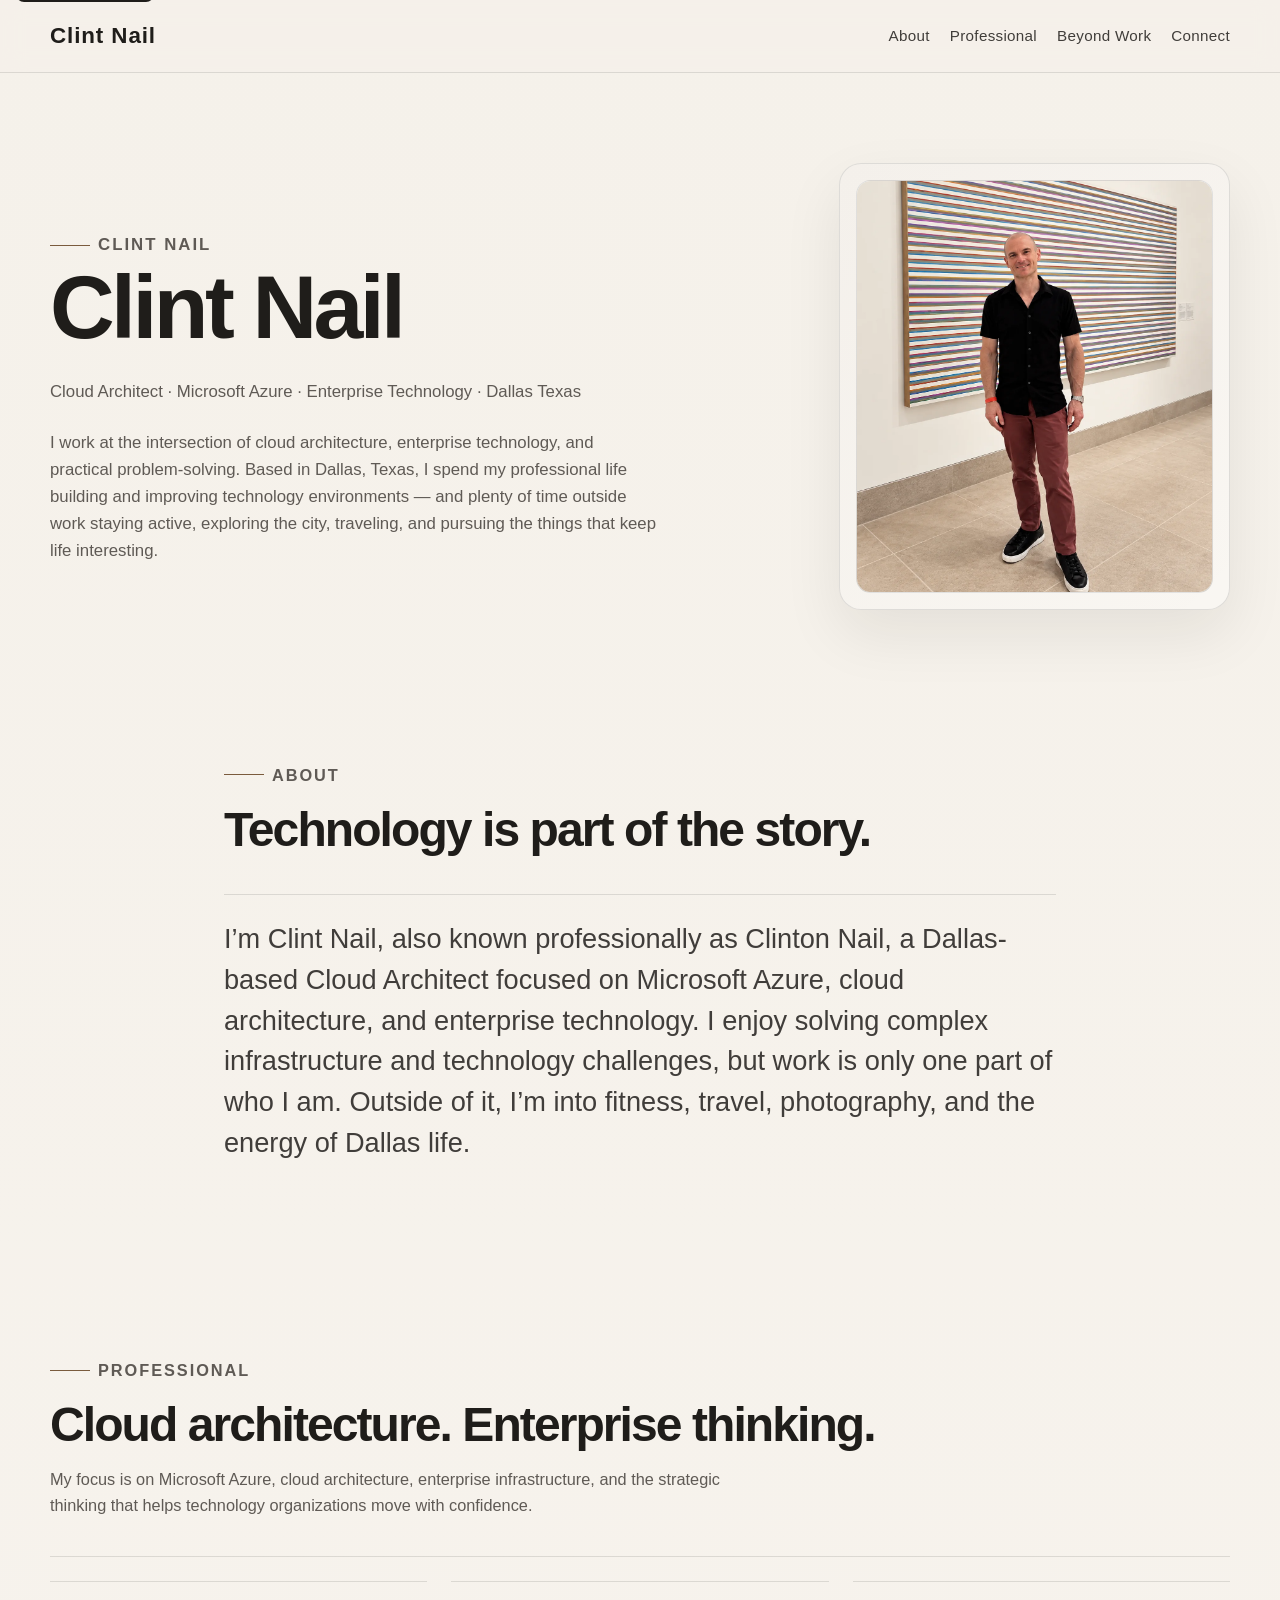
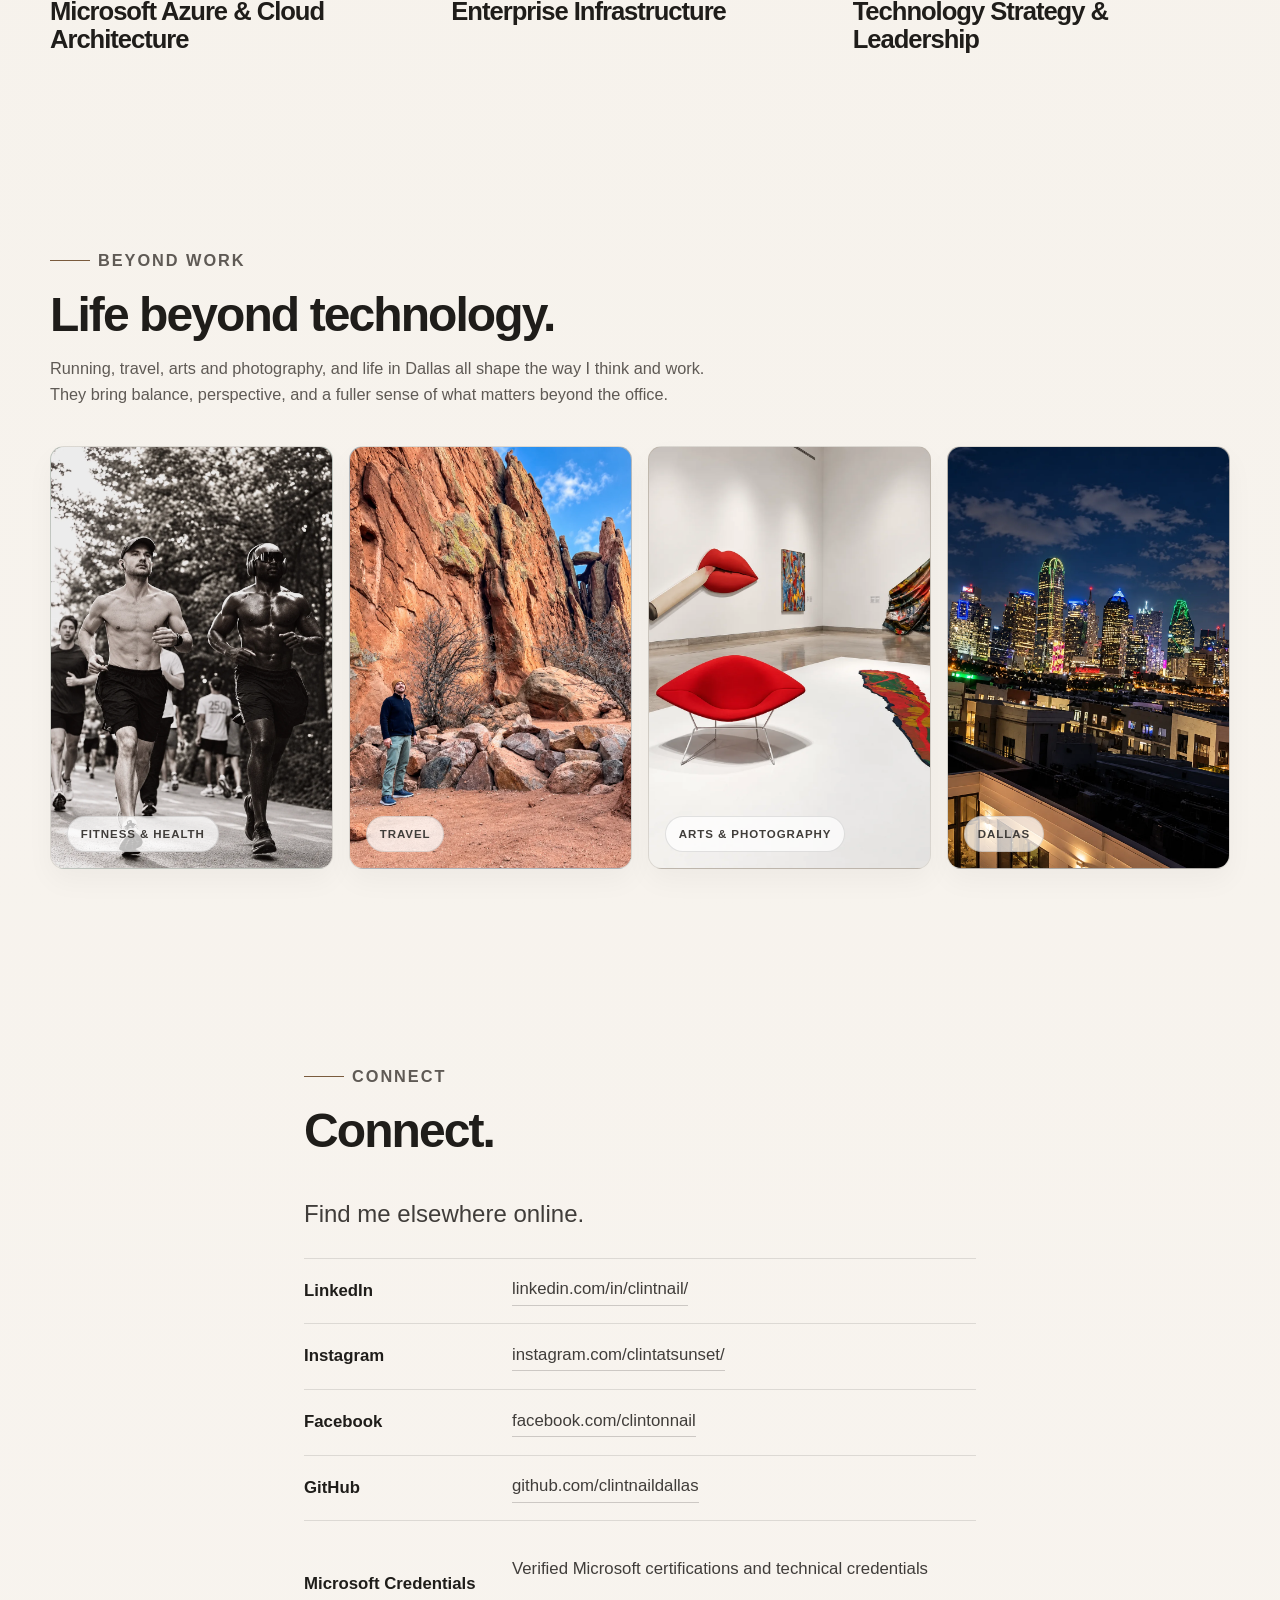
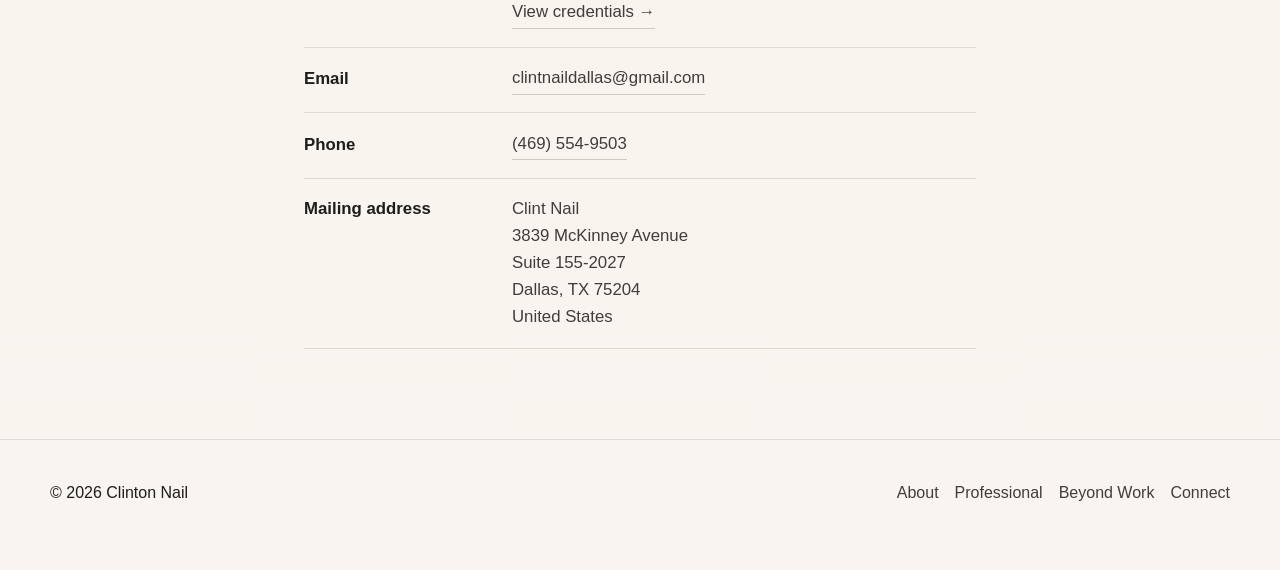
==== public/index.html @ 4607b33e "dallas fix" ====
<!DOCTYPE html>
<html lang="en">
  <head>
    <meta charset="UTF-8" />
    <meta name="viewport" content="width=device-width, initial-scale=1.0" />
    <title>Clint Nail | Cloud Architect, Technology &amp; Life in Dallas</title>
    <meta
      name="description"
      content="Clint Nail is a cloud architect and technology leader based in Dallas, Texas. This personal site covers professional focus, technology interests, and life beyond work."
    />
    <meta name="robots" content="index, follow" />
    <link rel="canonical" href="https://clintnail.com/" />
    <meta property="og:type" content="website" />
    <meta property="og:title" content="Clint Nail | Cloud Architect, Technology &amp; Life in Dallas" />
    <meta
      property="og:description"
      content="Technology, architecture, and life in Dallas from Clint Nail."
    />
    <meta property="og:url" content="https://clintnail.com/" />
    <meta property="og:site_name" content="Clint Nail" />
    <meta name="twitter:card" content="summary_large_image" />
    <meta name="twitter:title" content="Clint Nail | Cloud Architect, Technology &amp; Life in Dallas" />
    <meta
      name="twitter:description"
      content="Technology, architecture, and life in Dallas from Clint Nail."
    />
    <link rel="stylesheet" href="assets/css/styles.css" />
    <script defer src="assets/js/main.js"></script>
  </head>
  <body>
    <a class="skip-link" href="#main-content">Skip to content</a>

    <header class="site-header">
      <div class="container header-inner">
        <a href="#top" class="brand" aria-label="Clint Nail">Clint Nail</a>

        <button
          class="menu-toggle"
          type="button"
          aria-expanded="false"
          aria-controls="site-navigation"
          aria-label="Toggle navigation"
        >
          Menu
        </button>

        <nav id="site-navigation" class="site-nav" aria-label="Main navigation">
          <a href="#about">About</a>
          <a href="#professional">Professional</a>
          <a href="#beyond-work">Beyond Work</a>
          <a href="#connect">Connect</a>
        </nav>
      </div>
    </header>

    <main id="main-content">
      <section class="hero" id="top">
        <div class="container hero-inner">
          <div class="hero-copy">
            <p class="eyebrow">Clint Nail</p>
            <h1>Clint Nail</h1>
            <p class="lead">Cloud Architect · Microsoft Azure · Enterprise Technology · Dallas Texas</p>
            <p>
              I work at the intersection of cloud architecture, enterprise technology, and practical problem-solving.
              Based in Dallas, Texas, I spend my professional life building and improving technology environments — and plenty
              of time outside work staying active, exploring the city, traveling, and pursuing the things that keep life
              interesting.
            </p>
          </div>

          <div class="feature-card" aria-label="Portrait of Clint Nail">
            <img
              class="placeholder-portrait portrait-image"
              src="assets/images/me/me2.webp"
              alt="Portrait of Clint Nail in an art gallery"
              width="1122"
              height="1402"
              fetchpriority="high"
            />
          </div>
        </div>
      </section>

      <section id="about" aria-labelledby="about-heading">
        <div class="container editorial-wrap">
          <div class="section-heading narrow">
            <p class="eyebrow">About</p>
            <h2 id="about-heading">Technology is part of the story.</h2>
          </div>

          <div class="editorial-block">
            <p>
              I’m Clint Nail, also known professionally as Clinton Nail, a Dallas-based Cloud Architect focused on Microsoft
              Azure, cloud architecture, and enterprise technology. I enjoy solving complex infrastructure and technology
              challenges, but work is only one part of who I am. Outside of it, I’m into fitness, travel, photography, and
              the energy of Dallas life.
            </p>
          </div>
        </div>
      </section>

      <section id="professional" aria-labelledby="professional-heading">
        <div class="container">
          <div class="section-heading">
            <p class="eyebrow">Professional</p>
            <h2 id="professional-heading">Cloud architecture. Enterprise thinking.</h2>
            <p>
              My focus is on Microsoft Azure, cloud architecture, enterprise infrastructure, and the strategic thinking
              that helps technology organizations move with confidence.
            </p>
          </div>

          <div class="focus-grid">
            <article class="focus-block">
              <h3>Microsoft Azure &amp; Cloud Architecture</h3>
            </article>
            <article class="focus-block">
              <h3>Enterprise Infrastructure</h3>
            </article>
            <article class="focus-block">
              <h3>Technology Strategy &amp; Leadership</h3>
            </article>
          </div>
        </div>
      </section>

      <section id="beyond-work" aria-labelledby="beyond-work-heading">
        <div class="container">
          <div class="section-heading">
            <p class="eyebrow">Beyond work</p>
            <h2 id="beyond-work-heading">Life beyond technology.</h2>
            <p>
              Running, travel, arts and photography, and life in Dallas all shape the way I think and work. They bring balance,
              perspective, and a fuller sense of what matters beyond the office.
            </p>
          </div>

          <div class="photo-grid">
            <article class="photo-card photo-running">
              <img src="assets/images/beyond-work/running.webp" alt="Clint Nail running outdoors in Dallas" width="1024" height="1536" loading="lazy" decoding="async">
              <div class="photo-label-wrap">
                <span class="photo-label">Fitness &amp; Health</span>
              </div>
            </article>

            <article class="photo-card photo-travel">
              <img src="assets/images/travel/coloradosprings.webp" alt="Clint Nail exploring red rock formations in Colorado Springs" width="1086" height="1448" loading="lazy" decoding="async">
              <div class="photo-label-wrap">
                <span class="photo-label">Travel</span>
              </div>
            </article>

            <article class="photo-card photo-photography">
              <img src="assets/images/art/artvisit.webp" alt="Contemporary art exhibition photographed during a museum visit" width="1086" height="1448" loading="lazy" decoding="async">
              <div class="photo-label-wrap">
                <span class="photo-label">ARTS &amp; PHOTOGRAPHY</span>
              </div>
            </article>

            <article class="photo-card photo-dallas">
              <img src="assets/images/dallas/skyline/skyline.webp" alt="Downtown Dallas skyline at night" width="1024" height="1536" loading="lazy" decoding="async">
              <div class="photo-label-wrap">
                <span class="photo-label">Dallas</span>
              </div>
            </article>
          </div>
        </div>
      </section>

      <section id="connect" aria-labelledby="connect-heading">
        <div class="container narrow-connect">
          <div class="section-heading narrow">
            <p class="eyebrow">Connect</p>
            <h2 id="connect-heading">Connect.</h2>
          </div>

          <p class="connect-intro">Find me elsewhere online.</p>

          <ul class="connect-list contact-list" aria-label="Public contact information">
            <li class="contact-item primary">
              <span class="contact-label">LinkedIn</span>
              <a
                href="https://www.linkedin.com/in/clintnail/"
                target="_blank"
                rel="me noopener noreferrer"
                aria-label="Visit Clint Nail on LinkedIn"
              >
                linkedin.com/in/clintnail/
              </a>
            </li>
            <li class="contact-item primary">
              <span class="contact-label">Instagram</span>
              <a
                href="https://www.instagram.com/clintatsunset/"
                target="_blank"
                rel="me noopener noreferrer"
                aria-label="Visit Clint Nail on Instagram"
              >
                instagram.com/clintatsunset/
              </a>
            </li>
            <li class="contact-item primary">
              <span class="contact-label">Facebook</span>
              <a
                href="https://www.facebook.com/clintonnail"
                target="_blank"
                rel="me noopener noreferrer"
                aria-label="Facebook"
              >
                facebook.com/clintonnail
              </a>
            </li>
            <li class="contact-item primary">
              <span class="contact-label">GitHub</span>
              <a
                href="https://github.com/clintnaildallas"
                target="_blank"
                rel="me noopener noreferrer"
                aria-label="GitHub"
              >
                github.com/clintnaildallas
              </a>
            </li>
            <li class="contact-item primary">
              <span class="contact-label">Microsoft Credentials</span>
              <div>
                <p>Verified Microsoft certifications and technical credentials</p>
                <a
                  href="https://learn.microsoft.com/en-us/users/clintnail/transcript/vprx1sz9ygr968o?tab=credentials-tab"
                  target="_blank"
                  rel="noopener noreferrer"
                  aria-label="View Clint Nail's verified Microsoft credentials"
                >
                  View credentials →
                </a>
              </div>
            </li>
            <li class="contact-item secondary">
              <span class="contact-label">Email</span>
              <a href="mailto:clintnaildallas@gmail.com" aria-label="Email Clint Nail">clintnaildallas@gmail.com</a>
            </li>
            <li class="contact-item secondary">
              <span class="contact-label">Phone</span>
              <a href="tel:+14695549503" aria-label="Call Clint Nail at (469) 554-9503">(469) 554-9503</a>
            </li>
            <li class="contact-item tertiary">
              <span class="contact-label">Mailing address</span>
              <address>
                Clint Nail<br />
                3839 McKinney Avenue<br />
                Suite 155-2027<br />
                Dallas, TX 75204<br />
                United States
              </address>
            </li>
          </ul>
        </div>
      </section>
    </main>

    <footer class="site-footer">
      <div class="container footer-inner">
        <p>© 2026 Clinton Nail</p>
        <nav class="footer-nav" aria-label="Footer navigation">
          <a href="#about">About</a>
          <a href="#professional">Professional</a>
          <a href="#beyond-work">Beyond Work</a>
          <a href="#connect">Connect</a>
        </nav>
      </div>
    </footer>

    <script type="application/ld+json">
      {
        "@context": "https://schema.org",
        "@type": "Person",
        "name": "Clint Nail",
        "alternateName": "Clinton Nail",
        "url": "https://clintnail.com/",
        "jobTitle": "Cloud Architect",
        "email": "mailto:clintnaildallas@gmail.com",
        "telephone": "+1-469-554-9503",
        "address": {
          "@type": "PostalAddress",
          "name": "Mailing address",
          "streetAddress": "3839 McKinney Avenue, Suite 155-2027",
          "addressLocality": "Dallas",
          "addressRegion": "Texas",
          "postalCode": "75204",
          "addressCountry": "US"
        },
        "sameAs": [
          "https://www.linkedin.com/in/clintnail/",
          "https://www.instagram.com/clintatsunset/",
          "https://www.facebook.com/clintonnail",
          "https://github.com/clintnaildallas",
          "https://learn.microsoft.com/en-us/users/clintnail/"
        ]
      }
    </script>
  </body>
</html>
---- public/assets/css/styles.css ----
:root {
  --bg: #f5f1ea;
  --bg-strong: #efe7dd;
  --panel: rgba(255, 255, 255, 0.58);
  --panel-strong: #f9f5f0;
  --surface: #ffffff;
  --surface-strong: #f2eee8;
  --text: #1f1d1a;
  --muted: #5f5a55;
  --muted-strong: #403d3a;
  --border: rgba(31, 29, 26, 0.12);
  --border-strong: rgba(31, 29, 26, 0.2);
  --shadow: 0 24px 60px rgba(24, 20, 17, 0.08);
  --accent: #7a5b3d;
  --accent-soft: rgba(122, 91, 61, 0.12);
  --max-width: 1180px;
  --section-space: clamp(4rem, 7vw, 7rem);
  --content-space: clamp(1.25rem, 2vw, 2rem);
  --radius: 22px;
  --radius-small: 14px;
  --font-sans: "Segoe UI", "Helvetica Neue", Arial, sans-serif;
  --font-serif: "Georgia", "Times New Roman", serif;
}

* {
  box-sizing: border-box;
}

html {
  scroll-behavior: smooth;
}

body {
  margin: 0;
  background: linear-gradient(180deg, var(--bg) 0%, #f8f4ef 100%);
  color: var(--text);
  font-family: var(--font-sans);
  line-height: 1.6;
  text-rendering: optimizeLegibility;
}

img {
  max-width: 100%;
  display: block;
}

a {
  color: inherit;
  text-decoration: none;
}

button,
input,
textarea,
select {
  font: inherit;
}

:focus-visible {
  outline: 3px solid rgba(122, 91, 61, 0.45);
  outline-offset: 3px;
}

.skip-link {
  position: absolute;
  left: 1rem;
  top: -3rem;
  background: var(--text);
  color: #fff;
  padding: 0.75rem 1rem;
  border-radius: 0.5rem;
  z-index: 1000;
}

.skip-link:focus {
  top: 1rem;
}

.container {
  width: min(calc(100% - 2rem), var(--max-width));
  margin: 0 auto;
}

.site-header {
  position: sticky;
  top: 0;
  z-index: 40;
  backdrop-filter: blur(12px);
  background: rgba(245, 241, 234, 0.8);
  border-bottom: 1px solid var(--border);
}

.header-inner {
  display: flex;
  align-items: center;
  justify-content: space-between;
  min-height: 4.5rem;
  gap: 1.5rem;
}

.brand {
  font-size: clamp(1.1rem, 1vw + 0.9rem, 1.4rem);
  font-weight: 700;
  letter-spacing: 0.04em;
  text-transform: none;
}

.site-nav {
  display: flex;
  align-items: center;
  gap: 1.25rem;
}

.site-nav a {
  position: relative;
  color: var(--muted-strong);
  font-size: 0.95rem;
  letter-spacing: 0.02em;
}

.site-nav a::after {
  content: "";
  position: absolute;
  left: 0;
  bottom: -0.35rem;
  width: 100%;
  height: 1px;
  background: var(--accent);
  transform: scaleX(0);
  transform-origin: center;
  transition: transform 180ms ease;
}

.site-nav a:hover::after,
.site-nav a:focus-visible::after,
.site-nav a[aria-current="page"]::after {
  transform: scaleX(1);
}

.menu-toggle {
  display: none;
  border: 1px solid var(--border-strong);
  background: transparent;
  border-radius: 999px;
  width: 2.7rem;
  height: 2.7rem;
  color: var(--text);
  cursor: pointer;
}

.hero {
  padding: clamp(4rem, 7vw, 7rem) 0 3rem;
}

.hero-inner {
  display: grid;
  grid-template-columns: minmax(0, 1.3fr) minmax(220px, 0.7fr);
  align-items: center;
  gap: clamp(2rem, 5vw, 5rem);
}

.eyebrow {
  display: inline-flex;
  align-items: center;
  gap: 0.5rem;
  font-size: 0.75rem;
  font-weight: 700;
  letter-spacing: 0.12em;
  text-transform: uppercase;
  color: var(--accent);
  margin-bottom: 1rem;
}

.eyebrow::before {
  content: "";
  width: 2.5rem;
  height: 1px;
  background: var(--accent);
}

h1,
h2,
h3 {
  margin: 0;
  line-height: 1.08;
  letter-spacing: -0.04em;
}

h1 {
  font-size: clamp(2.75rem, 7vw, 6rem);
}

h2 {
  font-size: clamp(2rem, 4vw, 3rem);
}

.lead {
  font-size: clamp(1.08rem, 1vw + 0.9rem, 1.55rem);
  color: var(--muted-strong);
  font-weight: 500;
  margin-top: 1rem;
}

.hero-copy {
  max-width: 42rem;
}

.hero-copy p {
  font-size: 1.05rem;
  color: var(--muted);
  margin: 1.5rem 0 0;
  max-width: 38rem;
}

.feature-card {
  background: rgba(255, 255, 255, 0.38);
  border: 1px solid var(--border);
  border-radius: var(--radius);
  box-shadow: var(--shadow);
  min-height: 24rem;
  position: relative;
  overflow: hidden;
  display: grid;
  place-items: center;
}

.feature-card::before {
  content: "";
  position: absolute;
  inset: 0;
  background: linear-gradient(135deg, rgba(122, 91, 61, 0.04), rgba(255, 255, 255, 0));
}

.placeholder-portrait {
  position: relative;
  z-index: 1;
  width: calc(100% - 2rem);
  height: calc(100% - 2rem);
  border: 1px solid var(--border);
  border-radius: calc(var(--radius) - 0.45rem);
  background: linear-gradient(180deg, rgba(255,255,255,0.7), rgba(242,238,232,0.9));
  overflow: hidden;
}

.placeholder-portrait::before {
  content: "";
  position: absolute;
  inset: 20% 12% auto 12%;
  height: 55%;
  border-radius: 50% 50% 48% 48% / 42% 42% 58% 58%;
  background: rgba(122, 91, 61, 0.08);
}

.placeholder-portrait::after {
  content: "";
  position: absolute;
  left: 50%;
  bottom: 10%;
  width: 56%;
  height: 24%;
  transform: translateX(-50%);
  border-radius: 40% 40% 12% 12%;
  background: rgba(31, 29, 26, 0.04);
}

.portrait-image {
  object-fit: cover;
  object-position: 55% 58%;
}

section {
  padding: var(--section-space) 0;
}

.section-heading {
  margin-bottom: clamp(1.25rem, 3vw, 2.5rem);
}

.section-heading p {
  max-width: 42rem;
  margin-top: 0.9rem;
  color: var(--muted);
  font-size: 1.02rem;
}

.narrow {
  max-width: 42rem;
}

.editorial-wrap {
  max-width: 52rem;
}

.editorial-block {
  border-top: 1px solid var(--border);
  padding-top: 1.5rem;
}

.editorial-block p {
  margin: 0;
  font-size: clamp(1.15rem, 1vw + 0.95rem, 1.7rem);
  line-height: 1.5;
  color: var(--muted-strong);
}

.focus-grid {
  display: grid;
  grid-template-columns: repeat(3, minmax(0, 1fr));
  gap: 1.5rem;
  border-top: 1px solid var(--border);
  padding-top: 1.5rem;
}

.focus-block {
  padding-top: 1rem;
  border-top: 1px solid var(--border);
}

.focus-block h3 {
  font-size: clamp(1.15rem, 1vw + 0.9rem, 1.6rem);
  margin-bottom: 0;
}

.photo-grid {
  display: grid;
  grid-template-columns: repeat(4, minmax(0, 1fr));
  gap: 1rem;
}

.photo-card {
  position: relative;
  min-height: 18rem;
  border: 1px solid var(--border);
  border-radius: var(--radius-small);
  background: linear-gradient(180deg, rgba(255,255,255,0.5), rgba(34,28,24,0.04));
  overflow: hidden;
  box-shadow: 0 12px 28px rgba(29, 24, 20, 0.04);
}

.photo-card::before {
  content: "";
  position: absolute;
  inset: 0;
  background: rgba(31, 29, 26, 0.08);
}

.photo-running {
  background: linear-gradient(180deg, rgba(194, 206, 198, 0.7), rgba(245,241,234,0.8));
}

.photo-running img {
  width: 100%;
  height: 100%;
  object-fit: cover;
  object-position: 28% center;
}

.photo-travel {
  background: linear-gradient(180deg, rgba(175, 186, 196, 0.7), rgba(245,241,234,0.8));
}

.photo-travel img {
  position: absolute;
  inset: 0;
  width: 100%;
  height: 100%;
  object-fit: cover;
  object-position: 20% 60%;
}

.photo-photography {
  background: linear-gradient(180deg, rgba(202, 191, 178, 0.76), rgba(245,241,234,0.8));
}

.photo-photography img {
  position: absolute;
  inset: 0;
  width: 100%;
  height: 100%;
  object-fit: cover;
  object-position: 50% 55%;
}

.photo-dallas {
  background: linear-gradient(180deg, rgba(172, 168, 163, 0.72), rgba(245,241,234,0.8));
}

.photo-dallas img {
  position: absolute;
  inset: 0;
  width: 100%;
  height: 100%;
  object-fit: cover;
  object-position: 50% 46%;
}

.photo-label-wrap {
  position: absolute;
  left: 1rem;
  right: 1rem;
  bottom: 1rem;
  z-index: 1;
}

.photo-label {
  display: inline-block;
  background: rgba(255,255,255,0.72);
  border: 1px solid rgba(31,29,26,0.12);
  border-radius: 999px;
  padding: 0.5rem 0.8rem;
  font-size: 0.72rem;
  font-weight: 700;
  letter-spacing: 0.08em;
  text-transform: uppercase;
  color: var(--muted-strong);
}

.narrow-connect {
  max-width: 42rem;
}

.connect-intro {
  margin: 0 0 1.5rem;
  color: var(--muted-strong);
  font-size: clamp(1.1rem, 1vw + 0.9rem, 1.5rem);
}

.connect-list {
  list-style: none;
  padding: 0;
  margin: 0;
  border-top: 1px solid var(--border);
}

.contact-item {
  display: grid;
  grid-template-columns: minmax(10rem, 12rem) minmax(0, 1fr);
  gap: 1rem;
  align-items: start;
  padding: 1.1rem 0;
  border-bottom: 1px solid var(--border);
  color: var(--muted-strong);
  font-size: 1.05rem;
}

.contact-label {
  font-weight: 600;
  color: var(--text);
}

.contact-item a,
.contact-item address {
  color: var(--muted-strong);
  font-style: normal;
  line-height: 1.6;
}

.contact-item a {
  display: inline-flex;
  align-items: center;
  border-bottom: 1px solid var(--border-strong);
  padding-bottom: 0.1rem;
  width: fit-content;
}

.contact-item.primary {
  align-items: center;
}

.contact-item.secondary {
  align-items: center;
}

.contact-item.tertiary {
  align-items: start;
}

.contact-item.tertiary address {
  max-width: 20rem;
}

.site-footer {
  padding: 1.5rem 0 3rem;
  border-top: 1px solid var(--border);
}

.footer-inner {
  display: flex;
  flex-wrap: wrap;
  justify-content: space-between;
  gap: 1rem;
  align-items: center;
}

.footer-nav {
  display: flex;
  flex-wrap: wrap;
  gap: 1rem;
  color: var(--muted-strong);
}

.hidden {
  position: absolute;
  width: 1px;
  height: 1px;
  padding: 0;
  margin: -1px;
  overflow: hidden;
  clip: rect(0, 0, 0, 0);
  white-space: nowrap;
  border: 0;
}

@media (max-width: 760px) {
  .header-inner {
    position: relative;
    min-height: 4rem;
  }

  .menu-toggle {
    display: inline-flex;
    align-items: center;
    justify-content: center;
  }

  .site-nav {
    position: absolute;
    left: 0;
    right: 0;
    top: calc(100% + 0.5rem);
    display: none;
    flex-direction: column;
    align-items: flex-start;
    padding: 1rem;
    background: rgba(255, 255, 255, 0.82);
    border: 1px solid var(--border);
    border-radius: 1rem;
    box-shadow: var(--shadow);
  }

  .site-nav.is-open {
    display: flex;
  }

  .hero-inner,
  .focus-grid,
  .photo-grid {
    grid-template-columns: 1fr;
  }

  .feature-card {
    min-height: 18rem;
  }
}

@media (prefers-reduced-motion: reduce) {
  html {
    scroll-behavior: auto;
  }

  *, *::before, *::after {
    animation-duration: 0.01ms !important;
    animation-iteration-count: 1 !important;
    transition-duration: 0.01ms !important;
  }
}

.site-footer {
  padding: 1.5rem 0 3rem;
  border-top: 1px solid var(--border);
}

.footer-inner {
  display: flex;
  flex-wrap: wrap;
  justify-content: space-between;
  gap: 1rem;
  align-items: center;
}

.footer-nav {
  display: flex;
  flex-wrap: wrap;
  gap: 1rem;
  color: var(--muted-strong);
}

.hidden {
  position: absolute;
  width: 1px;
  height: 1px;
  padding: 0;
  margin: -1px;
  overflow: hidden;
  clip: rect(0, 0, 0, 0);
  white-space: nowrap;
  border: 0;
}

@media (max-width: 760px) {
  .header-inner {
    position: relative;
    min-height: 4rem;
  }

  .menu-toggle {
    display: inline-flex;
    align-items: center;
    justify-content: center;
  }

  .site-nav {
    position: absolute;
    left: 0;
    right: 0;
    top: calc(100% + 0.5rem);
    display: none;
    flex-direction: column;
    align-items: flex-start;
    padding: 1rem;
    background: rgba(255, 255, 255, 0.82);
    border: 1px solid var(--border);
    border-radius: 1rem;
    box-shadow: var(--shadow);
  }

  .site-nav.is-open {
    display: flex;
  }

  .hero-inner,
  .about-grid,
  .professional-grid,
  .beyond-grid,
  .connect-grid {
    grid-template-columns: 1fr;
  }

  .feature-card {
    min-height: 18rem;
  }
}

@media (prefers-reduced-motion: reduce) {
  html {
    scroll-behavior: auto;
  }

  *, *::before, *::after {
    animation-duration: 0.01ms !important;
    animation-iteration-count: 1 !important;
    transition-duration: 0.01ms !important;
  }
}
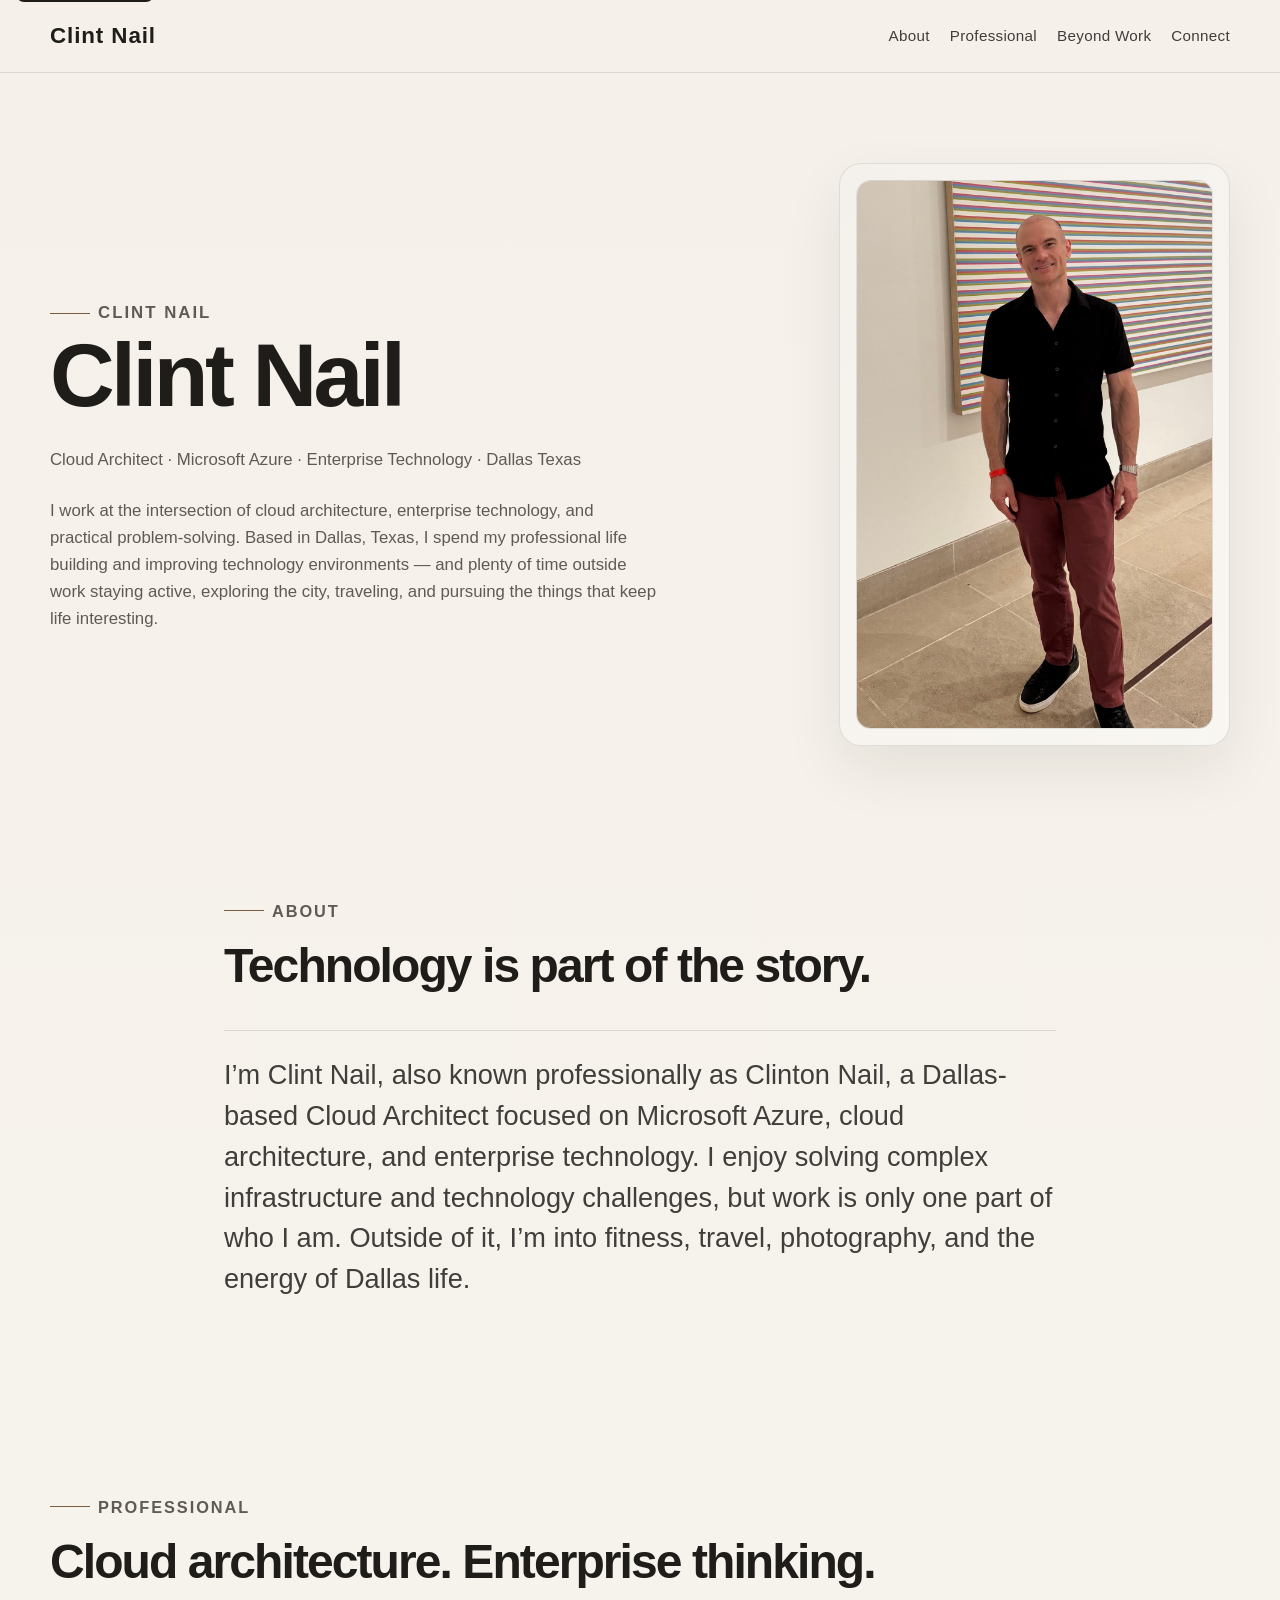
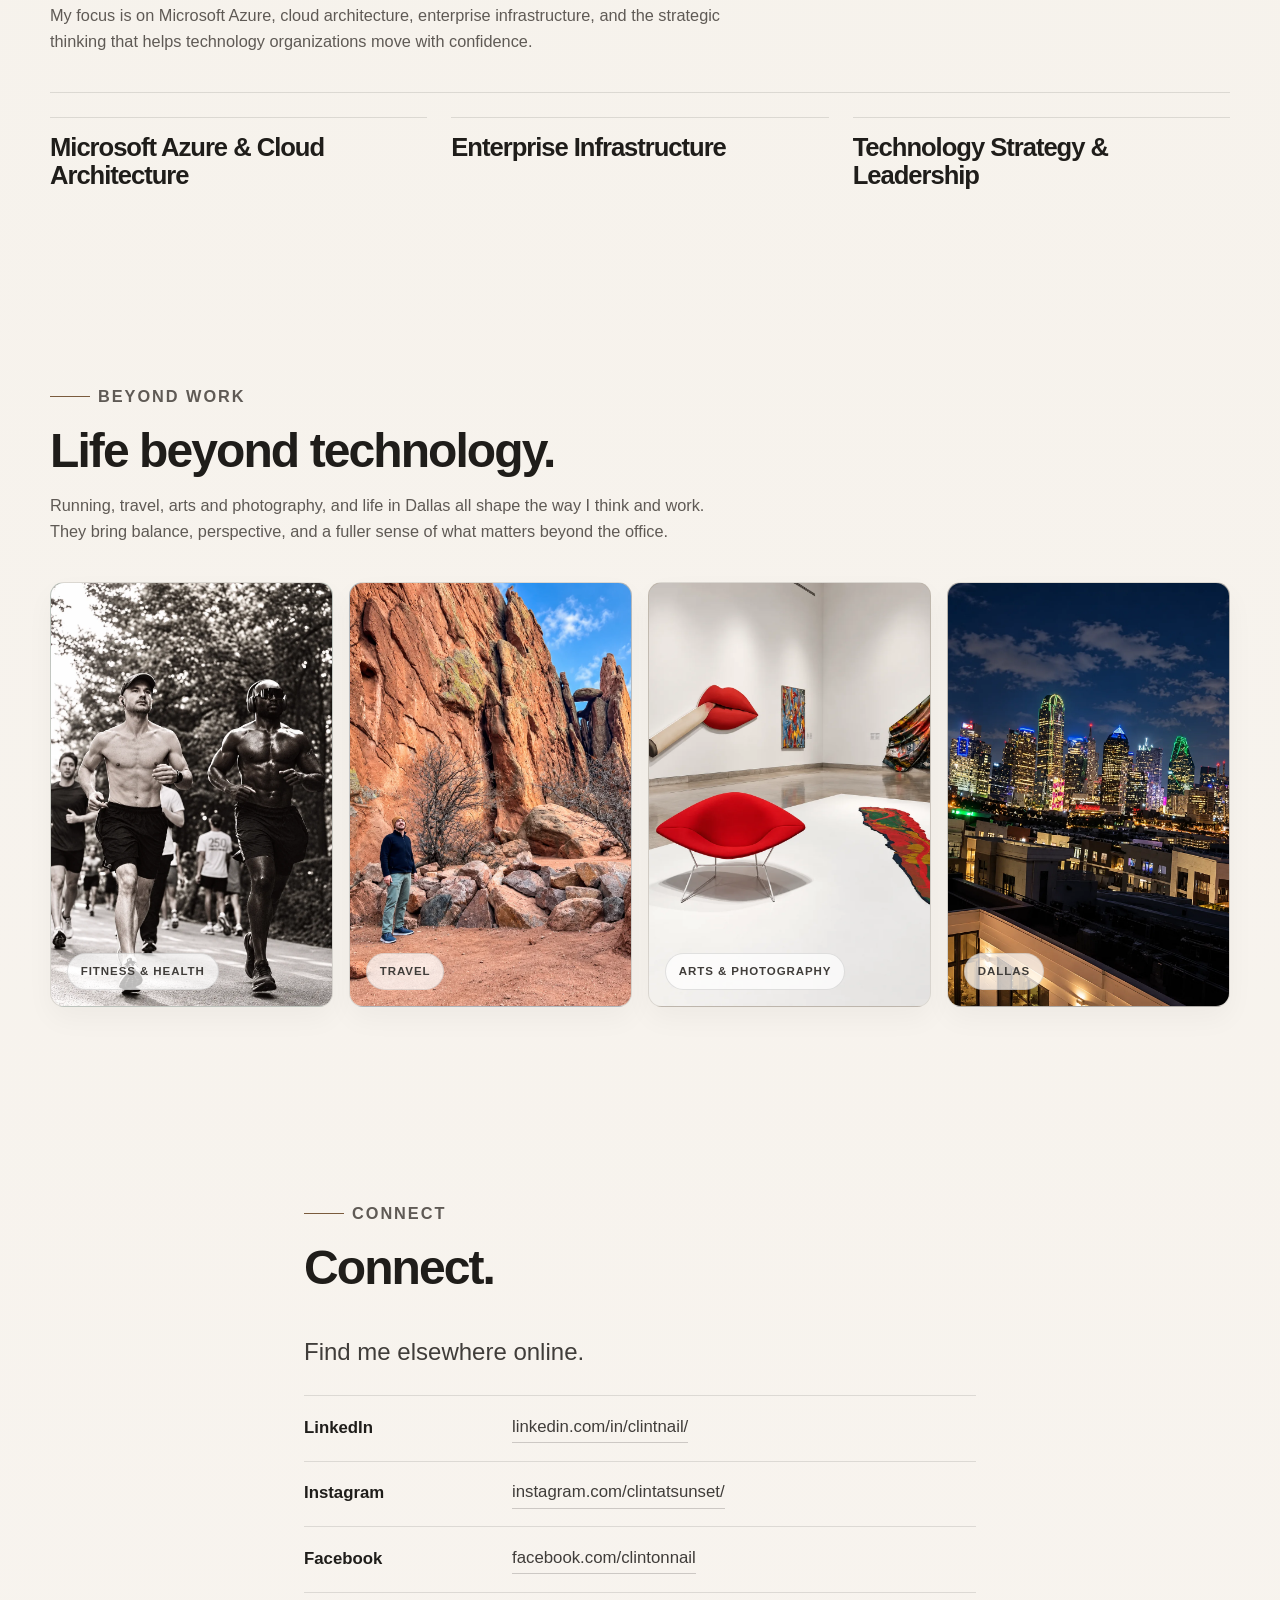
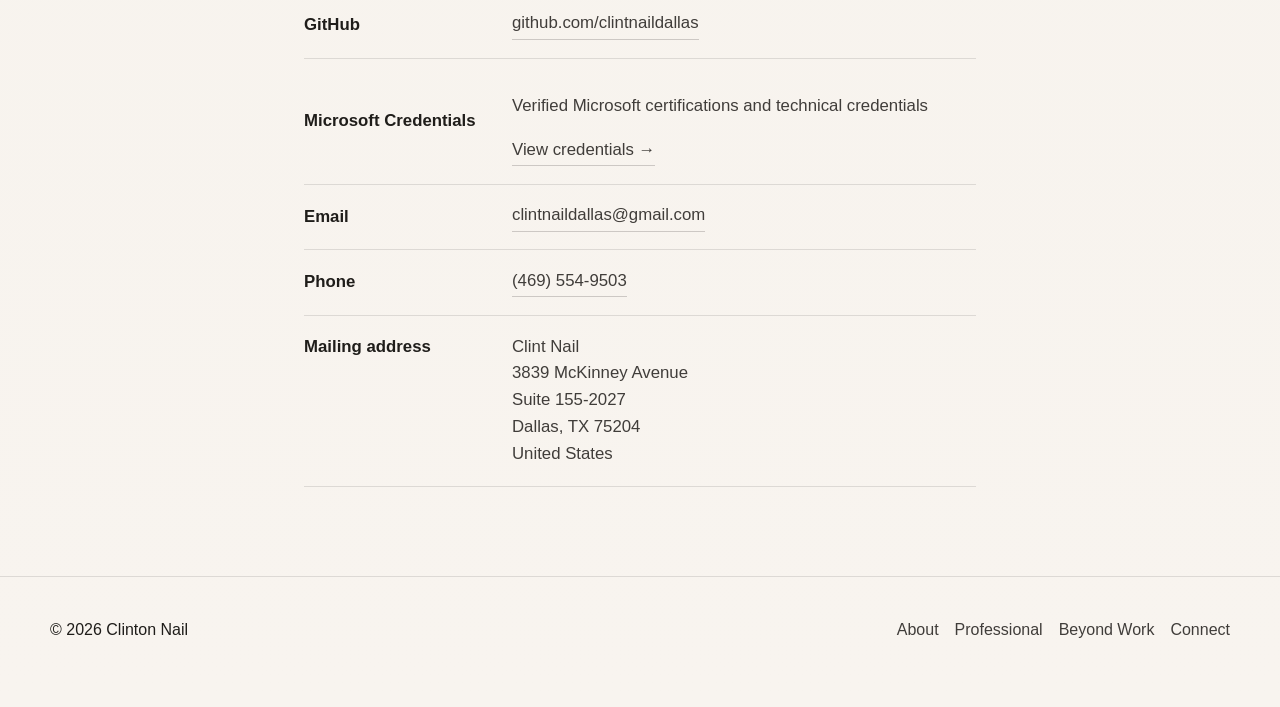
==== commit 1021804a: "image and link format fixed" ====
--- a/public/index.html
+++ b/public/index.html
@@ -71,7 +71,7 @@
           <div class="feature-card" aria-label="Portrait of Clint Nail">
             <img
               class="placeholder-portrait portrait-image"
-              src="assets/images/me/me2.webp"
+              src="assets/images/me/me3.jpg"
               alt="Portrait of Clint Nail in an art gallery"
               width="1122"
               height="1402"
--- a/public/assets/css/styles.css
+++ b/public/assets/css/styles.css
@@ -330,6 +330,7 @@
 .photo-card {
   position: relative;
   min-height: 18rem;
+  aspect-ratio: 2 / 3;
   border: 1px solid var(--border);
   border-radius: var(--radius-small);
   background: linear-gradient(180deg, rgba(255,255,255,0.5), rgba(34,28,24,0.04));
@@ -337,34 +338,34 @@
   box-shadow: 0 12px 28px rgba(29, 24, 20, 0.04);
 }
 
-.photo-card::before {
-  content: "";
-  position: absolute;
-  inset: 0;
-  background: rgba(31, 29, 26, 0.08);
-}
-
-.photo-running {
-  background: linear-gradient(180deg, rgba(194, 206, 198, 0.7), rgba(245,241,234,0.8));
-}
-
-.photo-running img {
-  width: 100%;
-  height: 100%;
-  object-fit: cover;
-  object-position: 28% center;
-}
-
-.photo-travel {
-  background: linear-gradient(180deg, rgba(175, 186, 196, 0.7), rgba(245,241,234,0.8));
-}
-
-.photo-travel img {
+.photo-card img {
   position: absolute;
   inset: 0;
   width: 100%;
   height: 100%;
   object-fit: cover;
+}
+
+.photo-card::before {
+  content: "";
+  position: absolute;
+  inset: 0;
+  background: rgba(31, 29, 26, 0.08);
+}
+
+.photo-running {
+  background: linear-gradient(180deg, rgba(194, 206, 198, 0.7), rgba(245,241,234,0.8));
+}
+
+.photo-running img {
+  object-position: 28% center;
+}
+
+.photo-travel {
+  background: linear-gradient(180deg, rgba(175, 186, 196, 0.7), rgba(245,241,234,0.8));
+}
+
+.photo-travel img {
   object-position: 20% 60%;
 }
 
@@ -373,11 +374,6 @@
 }
 
 .photo-photography img {
-  position: absolute;
-  inset: 0;
-  width: 100%;
-  height: 100%;
-  object-fit: cover;
   object-position: 50% 55%;
 }
 
@@ -386,11 +382,6 @@
 }
 
 .photo-dallas img {
-  position: absolute;
-  inset: 0;
-  width: 100%;
-  height: 100%;
-  object-fit: cover;
   object-position: 50% 46%;
 }
 
@@ -548,6 +539,23 @@
     grid-template-columns: 1fr;
   }
 
+  .contact-item {
+    grid-template-columns: minmax(0, 1fr);
+    gap: 0.35rem;
+  }
+
+  .contact-item > div,
+  .contact-item a,
+  .contact-item address {
+    min-width: 0;
+    max-width: 100%;
+    overflow-wrap: anywhere;
+  }
+
+  .contact-item a {
+    width: 100%;
+  }
+
   .feature-card {
     min-height: 18rem;
   }
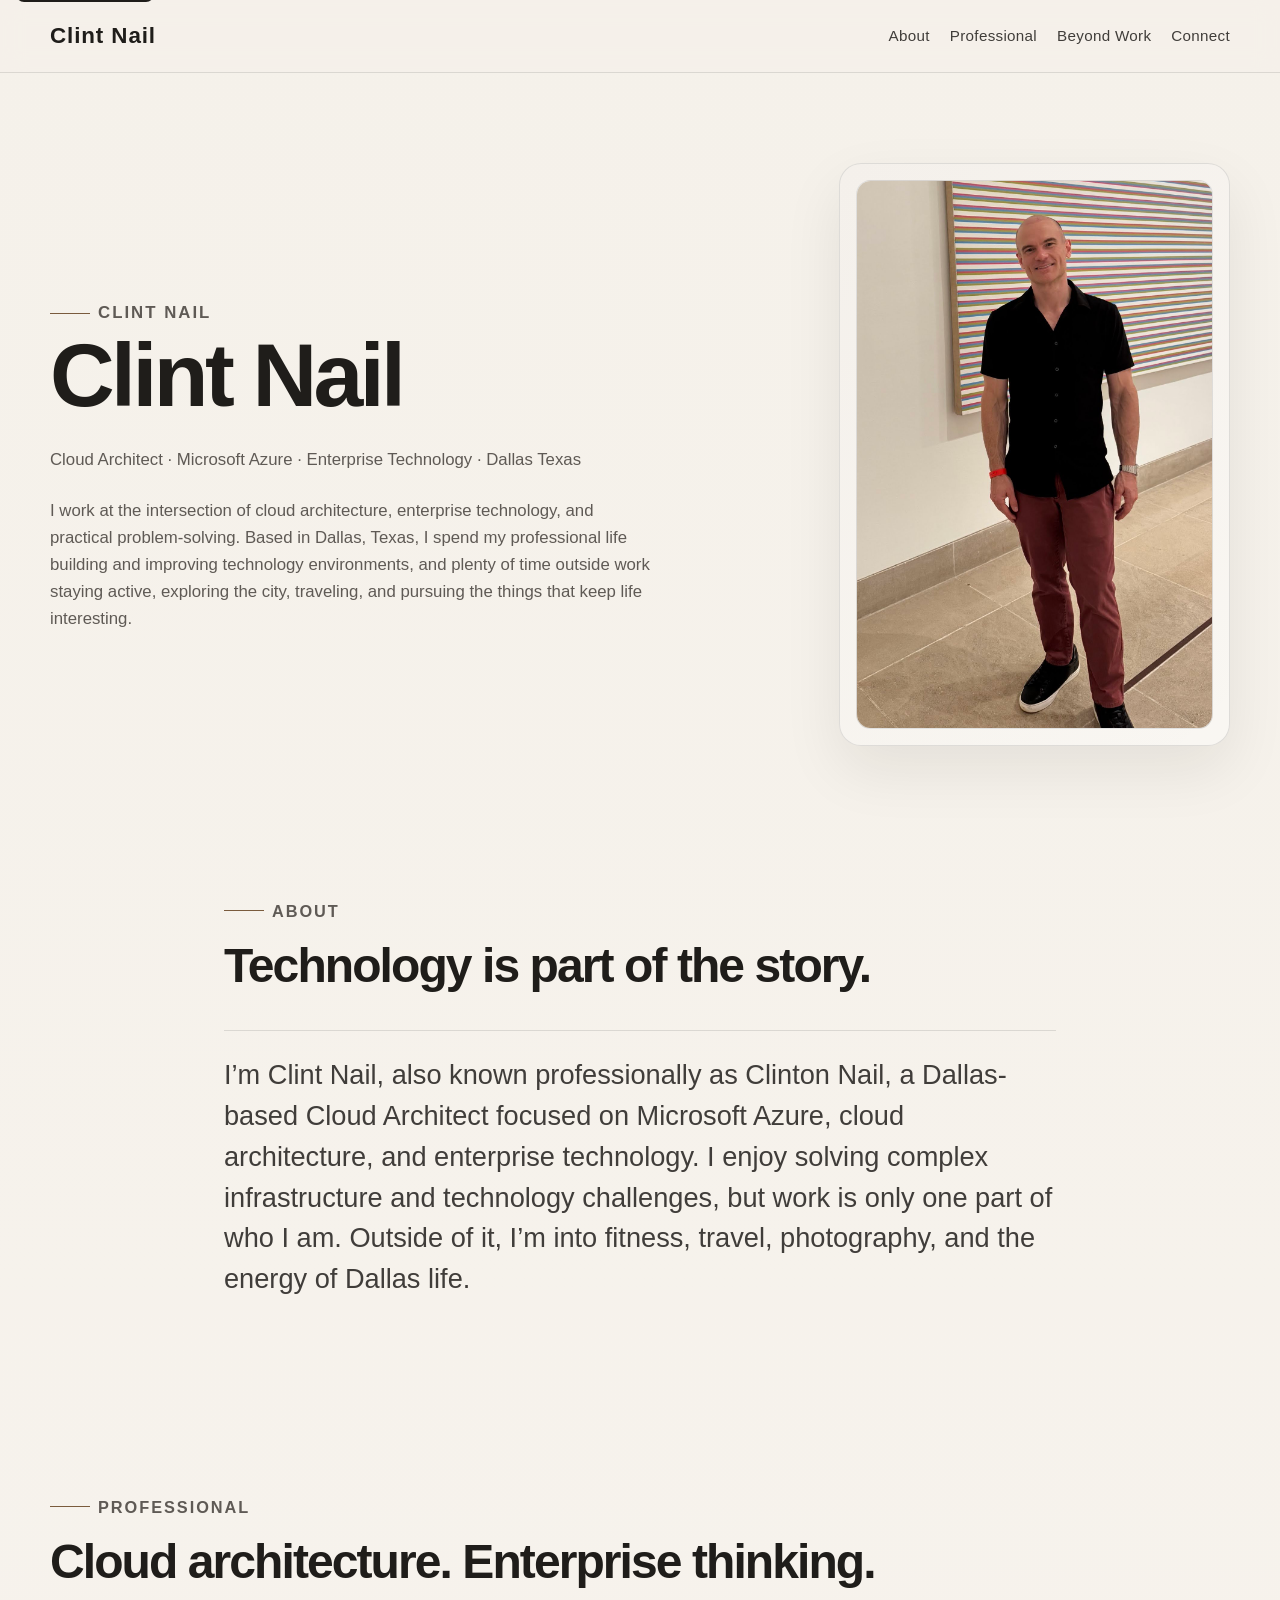
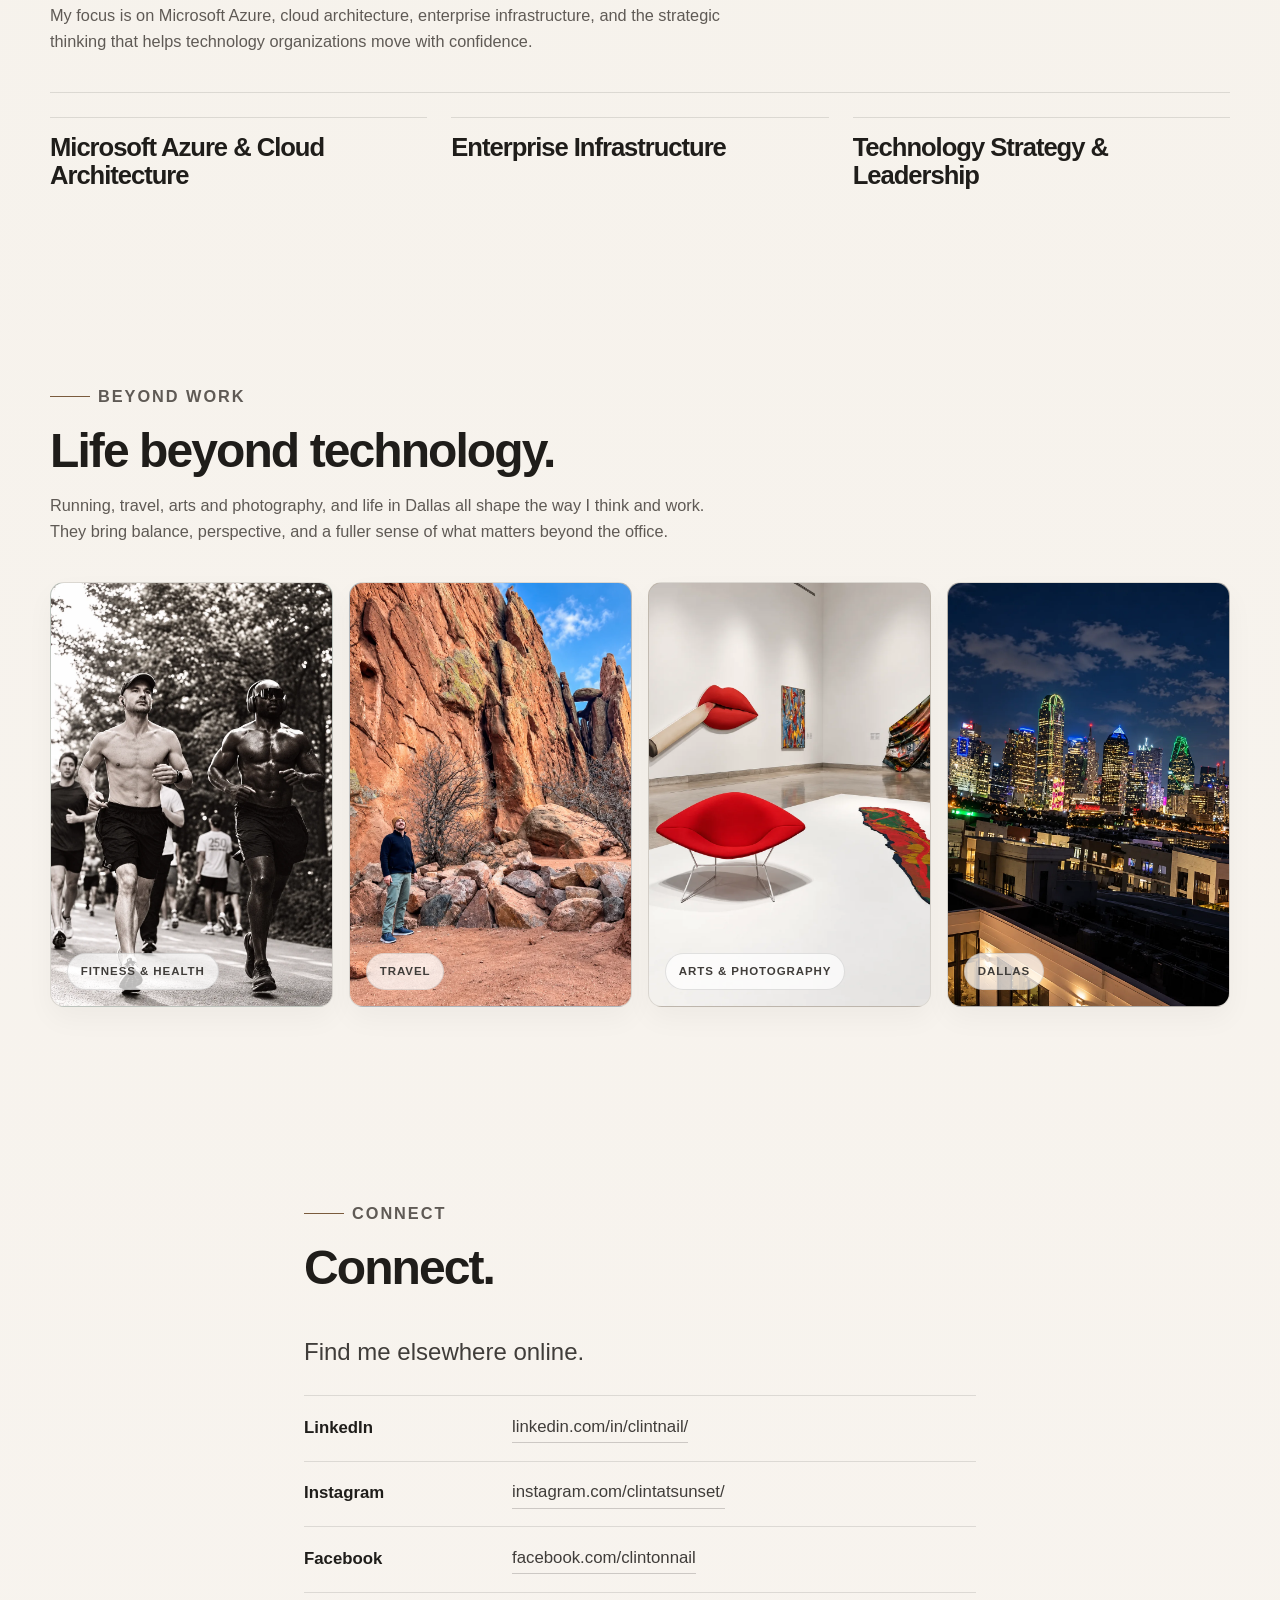
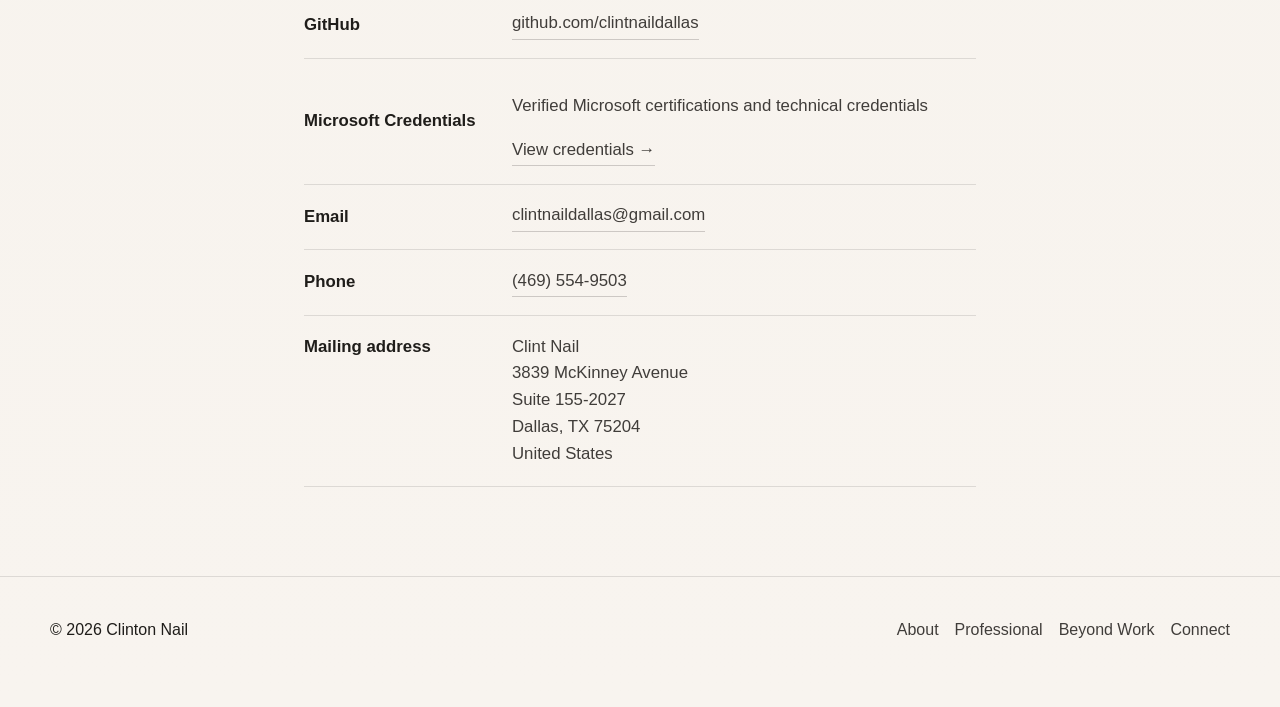
==== commit 66ff2ac3: "wording corected" ====
--- a/public/index.html
+++ b/public/index.html
@@ -10,6 +10,9 @@
     />
     <meta name="robots" content="index, follow" />
     <link rel="canonical" href="https://clintnail.com/" />
+    <link rel="icon" href="/favicon.ico" sizes="any" />
+    <link rel="icon" href="/favicon.svg" type="image/svg+xml" />
+    <link rel="apple-touch-icon" href="/apple-touch-icon.png" />
     <meta property="og:type" content="website" />
     <meta property="og:title" content="Clint Nail | Cloud Architect, Technology &amp; Life in Dallas" />
     <meta
@@ -62,7 +65,7 @@
             <p class="lead">Cloud Architect · Microsoft Azure · Enterprise Technology · Dallas Texas</p>
             <p>
               I work at the intersection of cloud architecture, enterprise technology, and practical problem-solving.
-              Based in Dallas, Texas, I spend my professional life building and improving technology environments — and plenty
+              Based in Dallas, Texas, I spend my professional life building and improving technology environments, and plenty
               of time outside work staying active, exploring the city, traveling, and pursuing the things that keep life
               interesting.
             </p>
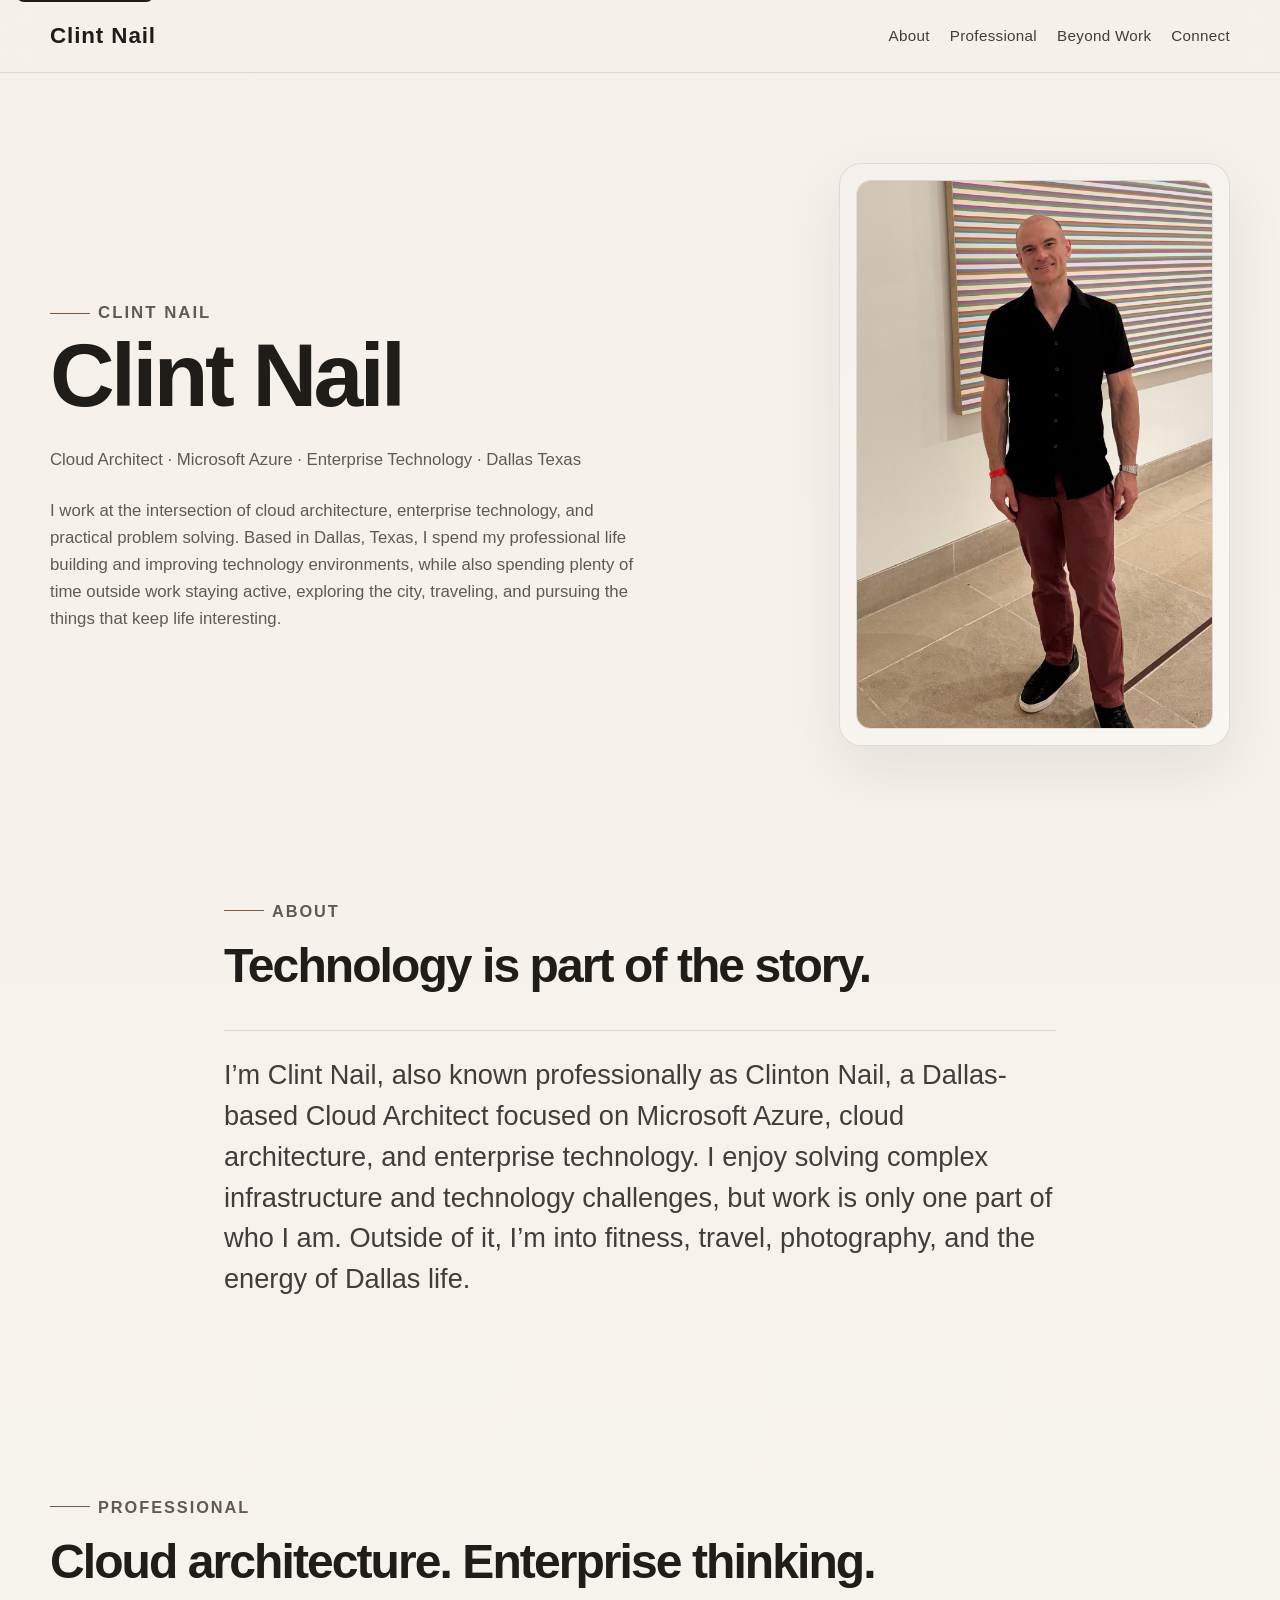
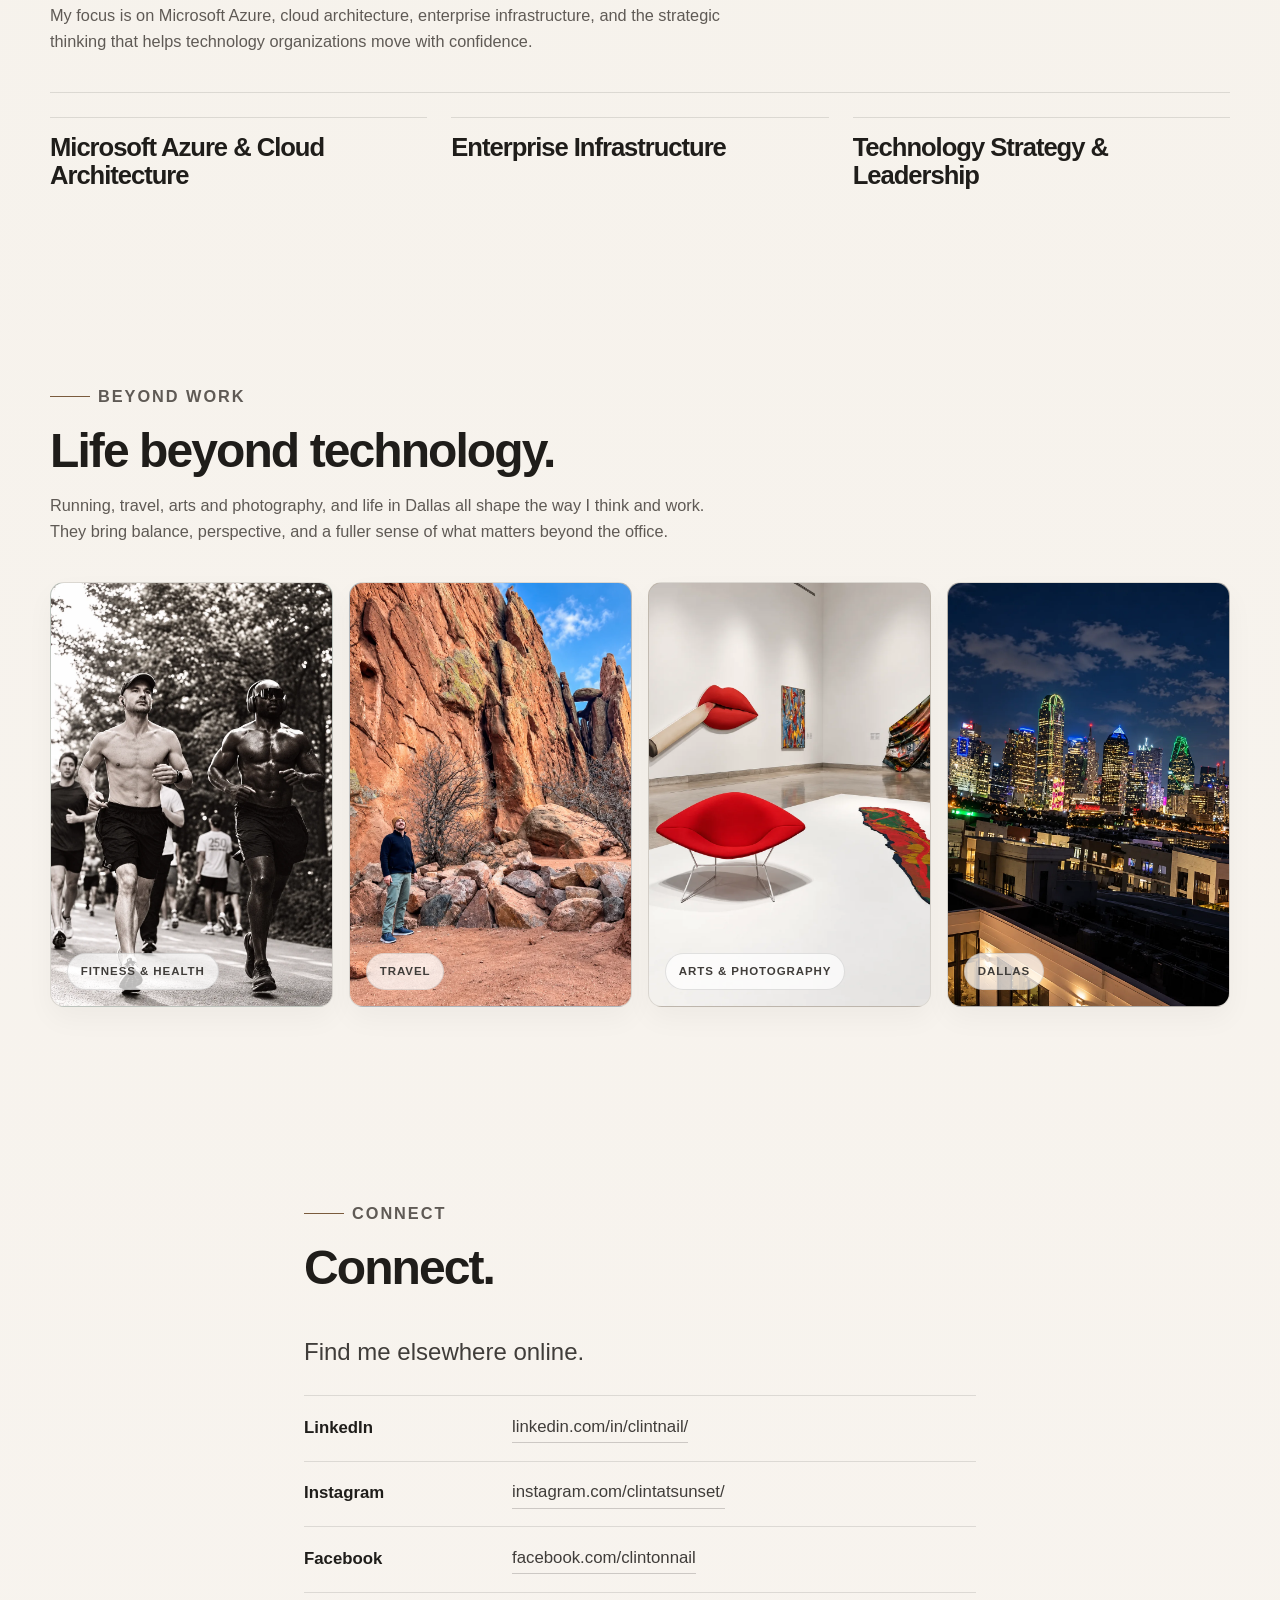
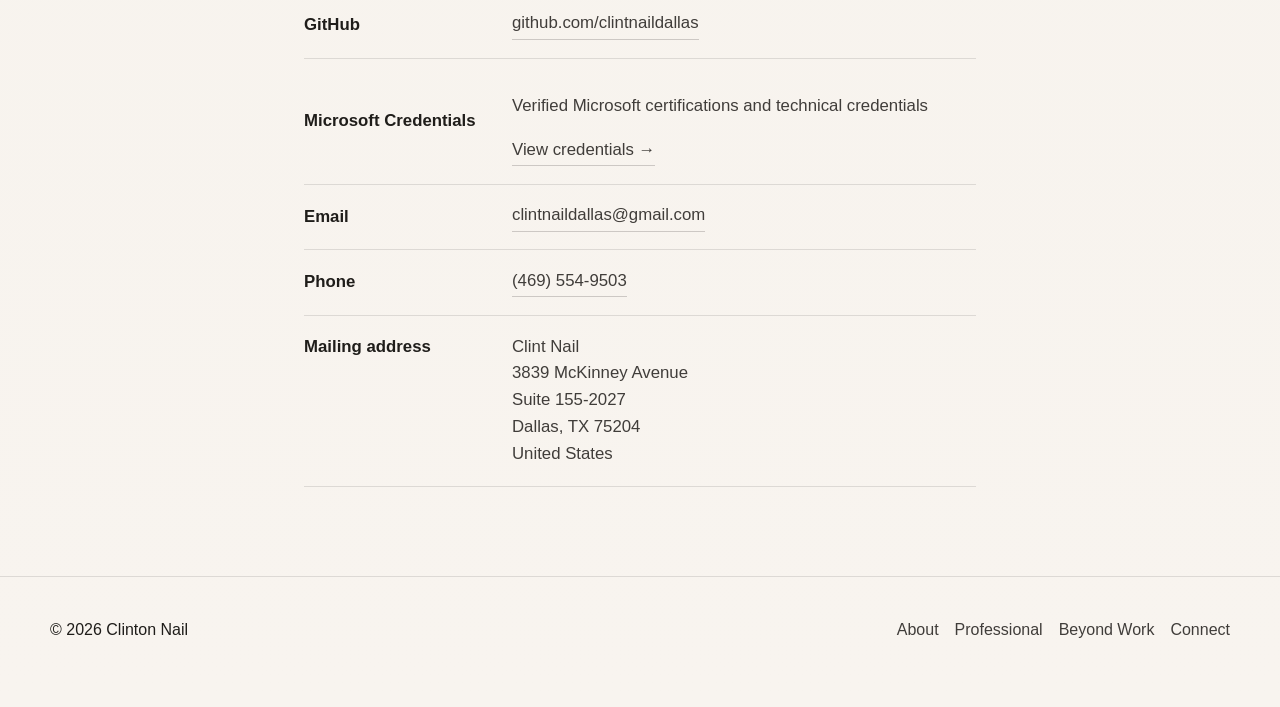
==== commit e514a667: "wording fix v2" ====
--- a/public/index.html
+++ b/public/index.html
@@ -64,10 +64,10 @@
             <h1>Clint Nail</h1>
             <p class="lead">Cloud Architect · Microsoft Azure · Enterprise Technology · Dallas Texas</p>
             <p>
-              I work at the intersection of cloud architecture, enterprise technology, and practical problem-solving.
-              Based in Dallas, Texas, I spend my professional life building and improving technology environments, and plenty
-              of time outside work staying active, exploring the city, traveling, and pursuing the things that keep life
-              interesting.
+              I work at the intersection of cloud architecture, enterprise technology, and practical problem solving. Based
+              in Dallas, Texas, I spend my professional life building and improving technology environments, while also
+              spending plenty of time outside work staying active, exploring the city, traveling, and pursuing the things
+              that keep life interesting.
             </p>
           </div>
 
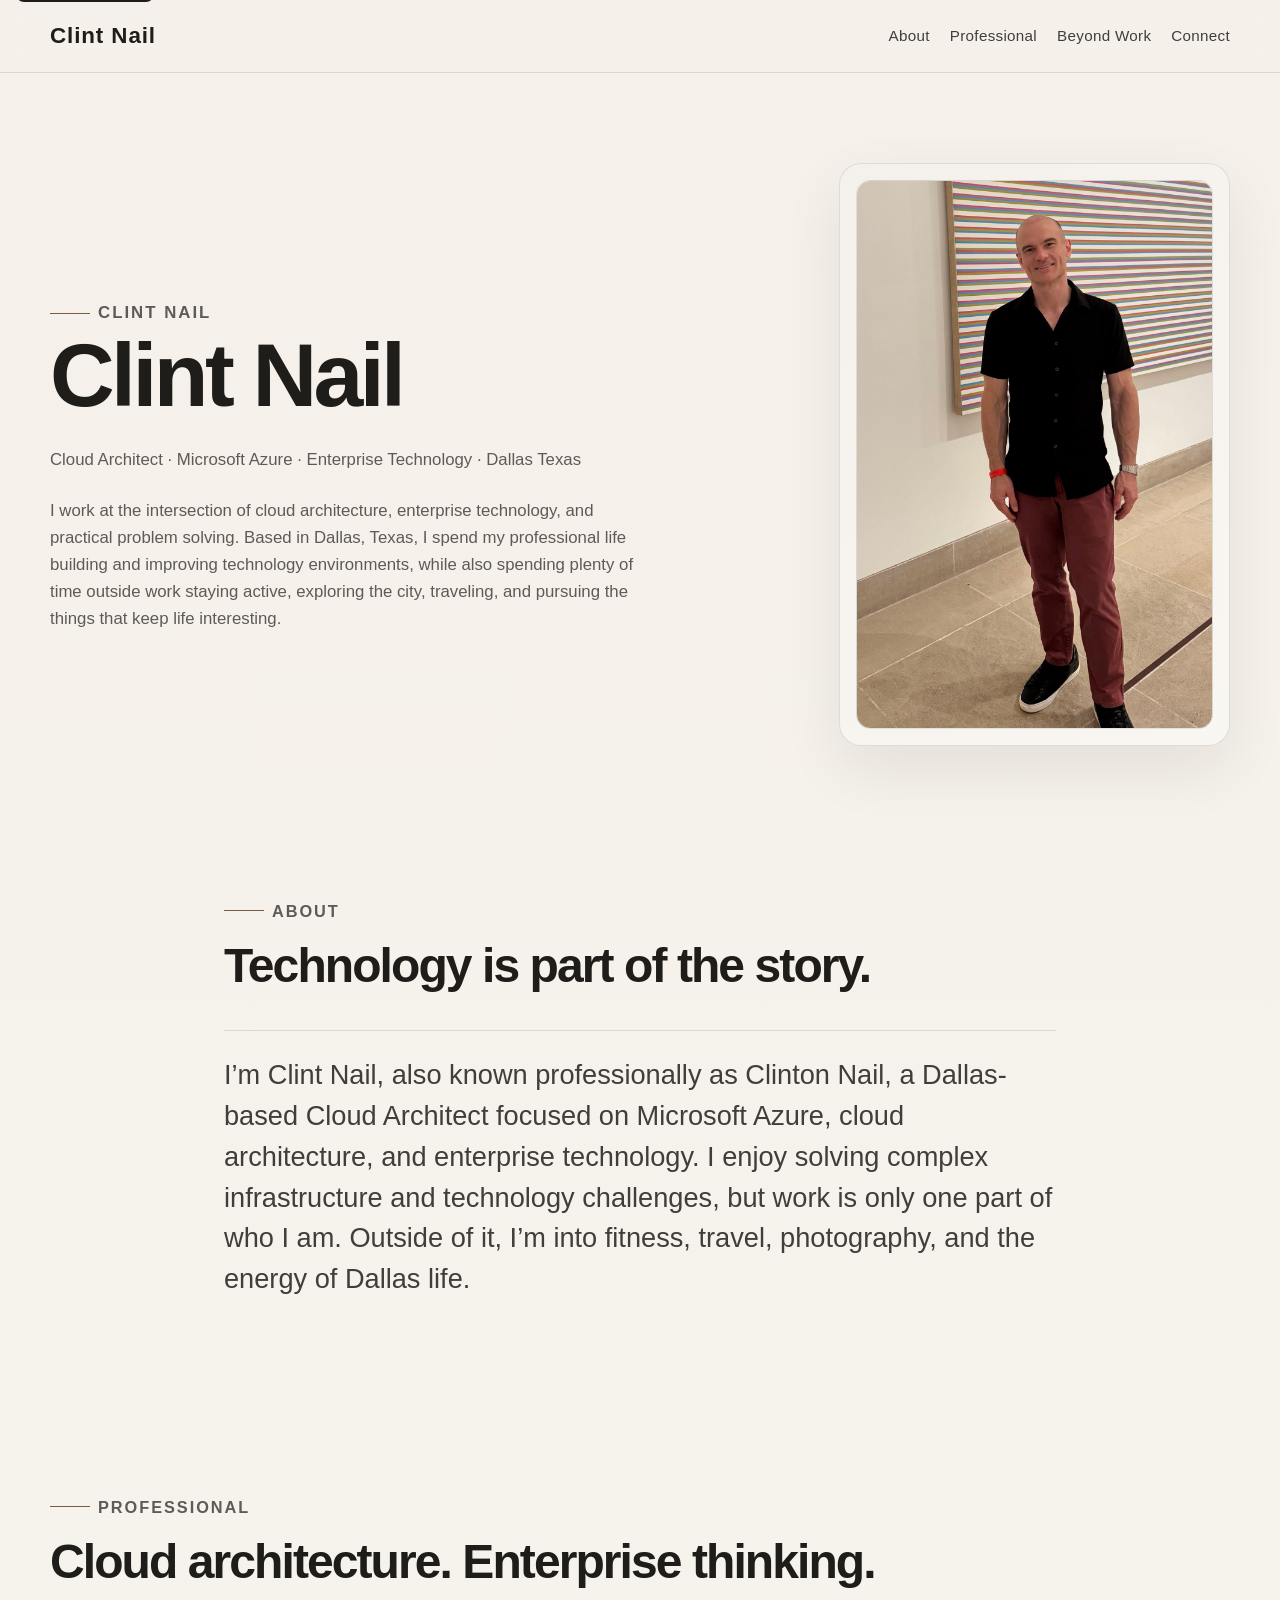
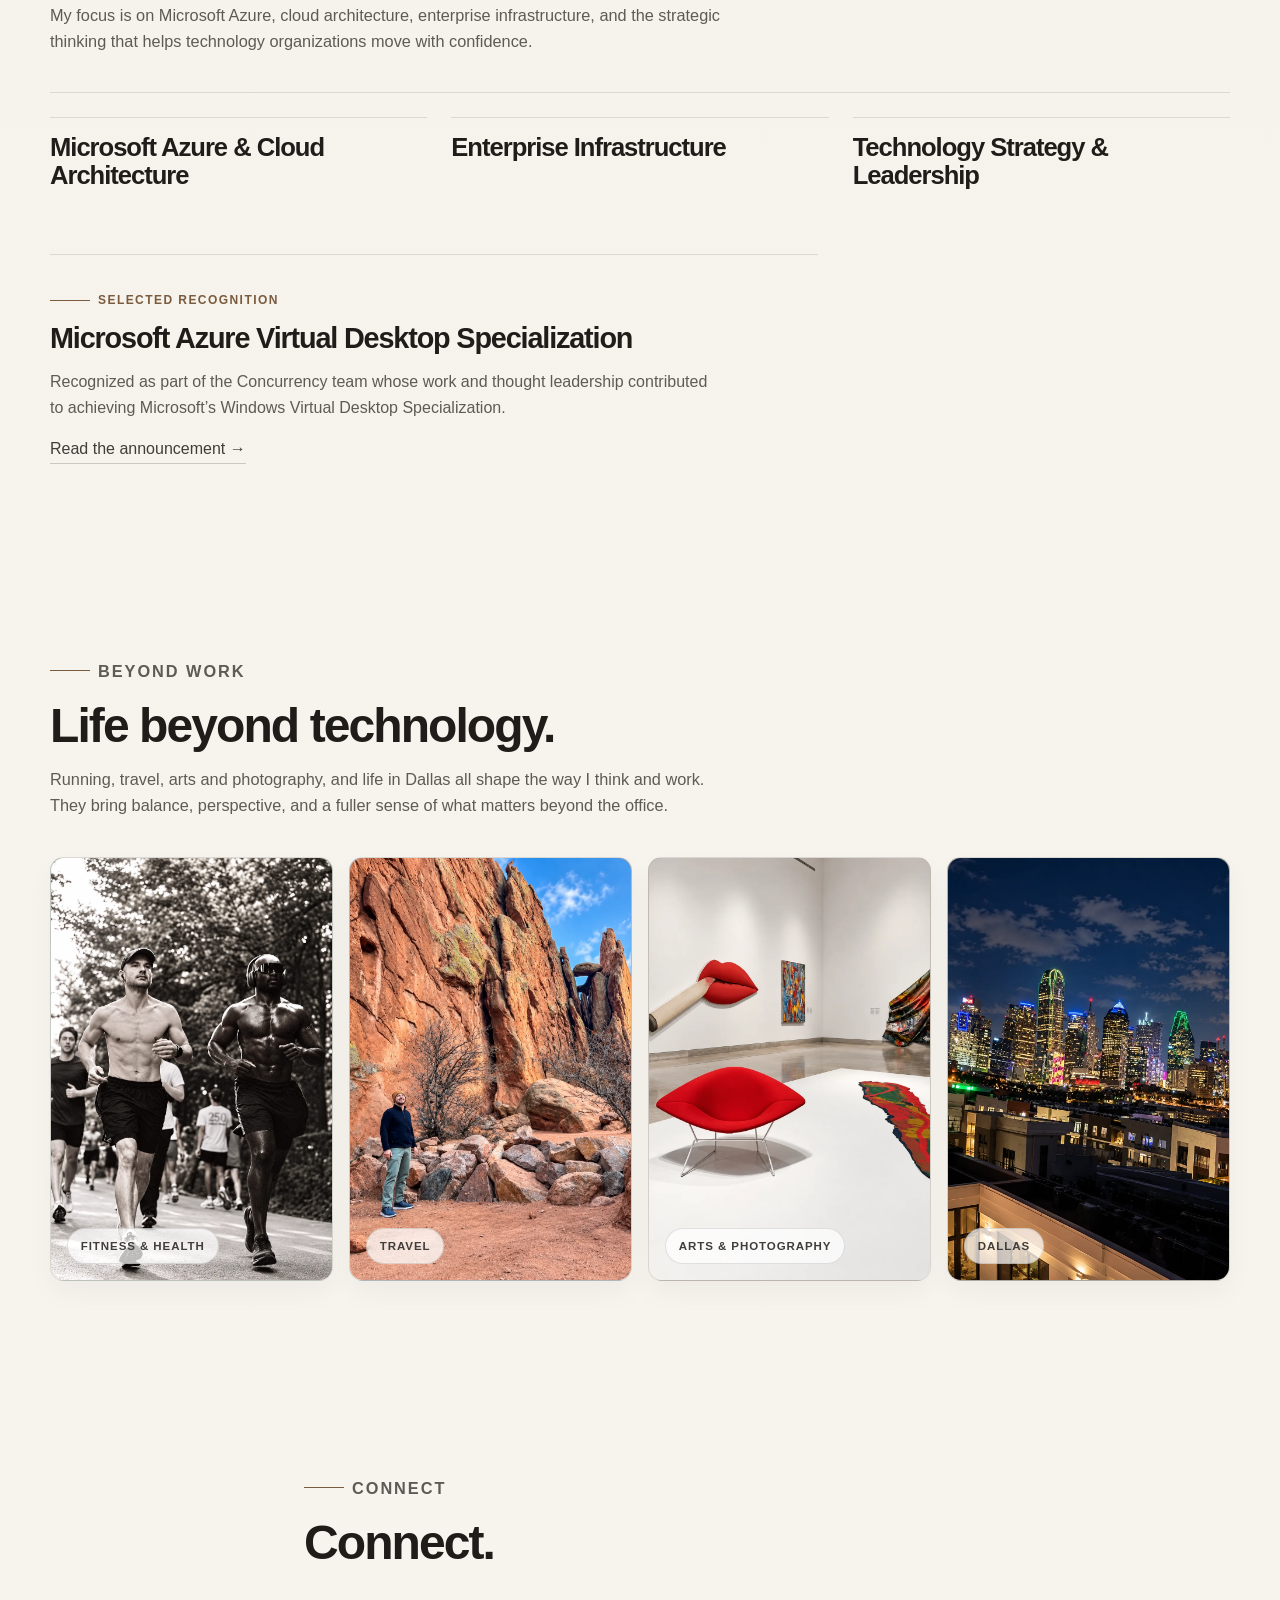
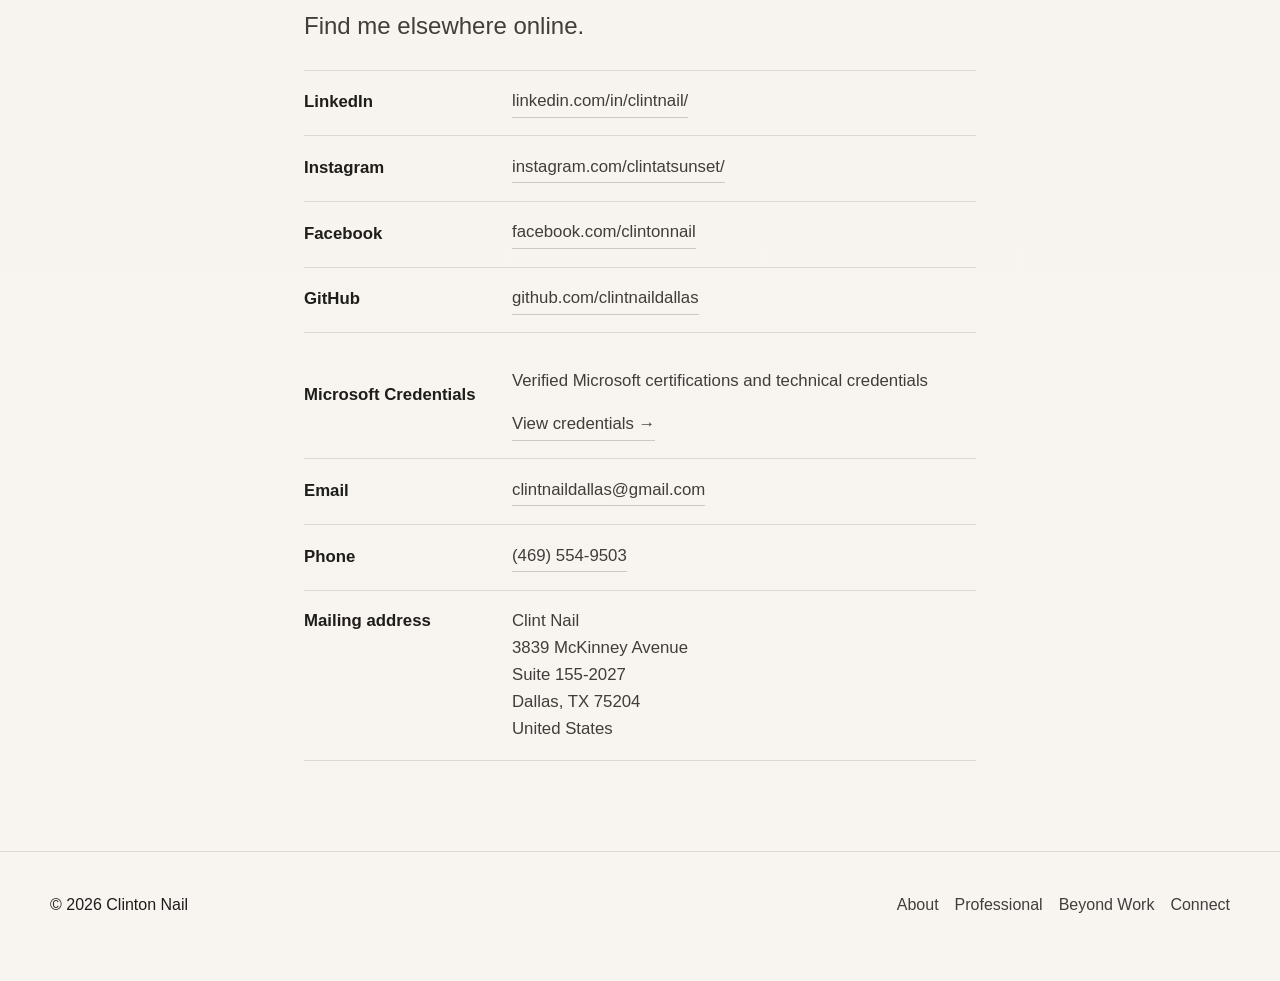
==== commit 02522ed6: "avd press release" ====
--- a/public/index.html
+++ b/public/index.html
@@ -124,6 +124,23 @@
               <h3>Technology Strategy &amp; Leadership</h3>
             </article>
           </div>
+
+          <article class="recognition-card" aria-labelledby="recognition-heading">
+            <p class="eyebrow">Selected recognition</p>
+            <h3 id="recognition-heading">Microsoft Azure Virtual Desktop Specialization</h3>
+            <p>
+              Recognized as part of the Concurrency team whose work and thought leadership contributed to achieving
+              Microsoft&rsquo;s Windows Virtual Desktop Specialization.
+            </p>
+            <a
+              class="recognition-link"
+              href="https://www.24-7pressrelease.com/press-release/506840/concurrency-inc-achieves-microsoft-windows-virtual-desktop-specialization-setting-new-standards-in-cloud-expertise"
+              target="_blank"
+              rel="noopener noreferrer"
+            >
+              Read the announcement &rarr;
+            </a>
+          </article>
         </div>
       </section>
 
@@ -292,6 +309,16 @@
           "postalCode": "75204",
           "addressCountry": "US"
         },
+        "subjectOf": {
+          "@type": "NewsArticle",
+          "headline": "Concurrency Inc. Achieves Microsoft Windows Virtual Desktop Specialization, Setting New Standards in Cloud Expertise",
+          "url": "https://www.24-7pressrelease.com/press-release/506840/concurrency-inc-achieves-microsoft-windows-virtual-desktop-specialization-setting-new-standards-in-cloud-expertise",
+          "datePublished": "2023-12-13",
+          "publisher": {
+            "@type": "Organization",
+            "name": "24-7PressRelease"
+          }
+        },
         "sameAs": [
           "https://www.linkedin.com/in/clintnail/",
           "https://www.instagram.com/clintatsunset/",
--- a/public/assets/css/styles.css
+++ b/public/assets/css/styles.css
@@ -321,6 +321,34 @@
   margin-bottom: 0;
 }
 
+.recognition-card {
+  max-width: 48rem;
+  margin-top: clamp(2.5rem, 5vw, 4rem);
+  padding: 1.5rem 0 0;
+  border-top: 1px solid var(--border);
+}
+
+.recognition-card .eyebrow {
+  margin-bottom: 0.85rem;
+}
+
+.recognition-card h3 {
+  font-size: clamp(1.25rem, 1vw + 1rem, 1.8rem);
+}
+
+.recognition-card p:not(.eyebrow) {
+  max-width: 42rem;
+  margin: 0.9rem 0 1rem;
+  color: var(--muted);
+}
+
+.recognition-link {
+  display: inline-flex;
+  color: var(--muted-strong);
+  border-bottom: 1px solid var(--border-strong);
+  padding-bottom: 0.1rem;
+}
+
 .photo-grid {
   display: grid;
   grid-template-columns: repeat(4, minmax(0, 1fr));
